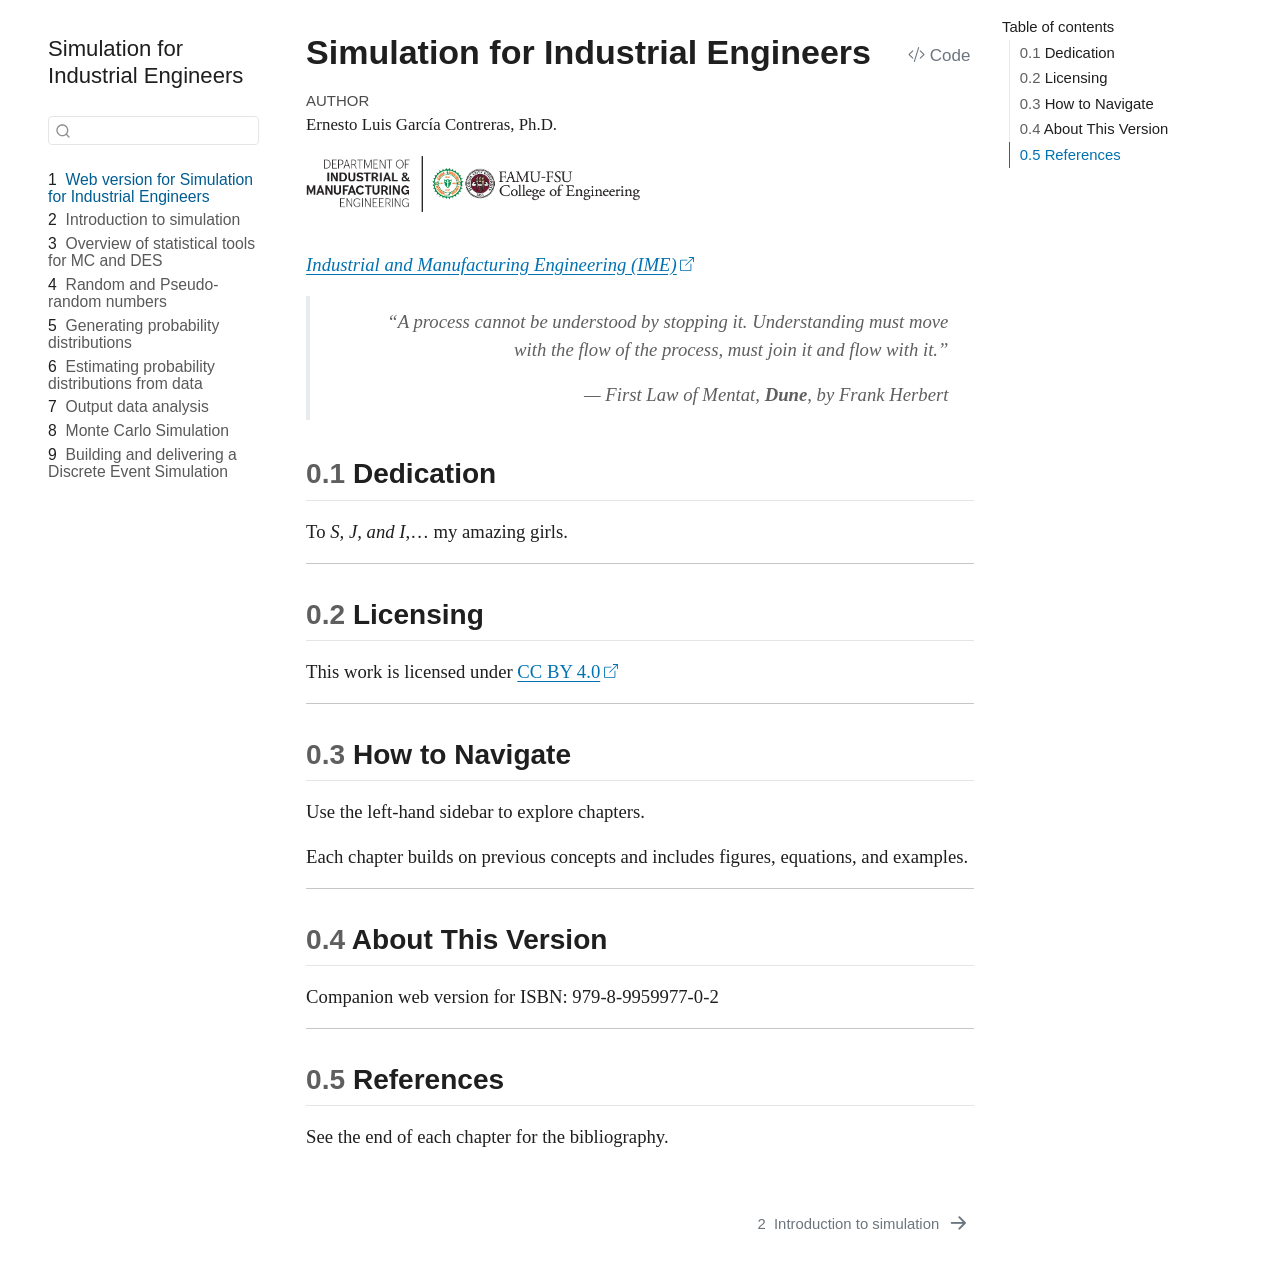
==== index.html @ 1ec56c7d "Built site for gh-pages" ====
<!DOCTYPE html>
<html xmlns="http://www.w3.org/1999/xhtml" lang="en" xml:lang="en"><head>

<meta charset="utf-8">
<meta name="generator" content="quarto-1.9.37">

<meta name="viewport" content="width=device-width, initial-scale=1.0, user-scalable=yes">

<meta name="author" content="Ernesto Luis García Contreras, Ph.D.">

<title>Simulation for Industrial Engineers</title>
<style>
/* Default styles provided by pandoc.
** See https://pandoc.org/MANUAL.html#variables-for-html for config info.
*/
code{white-space: pre-wrap;}
span.smallcaps{font-variant: small-caps;}
div.columns{display: flex; gap: min(4vw, 1.5em);}
div.column{flex: auto; overflow-x: auto;}
div.hanging-indent{margin-left: 1.5em; text-indent: -1.5em;}
ul.task-list{list-style: none;}
ul.task-list li input[type="checkbox"] {
  width: 0.8em;
  margin: 0 0.8em 0.2em -1em; /* quarto-specific, see https://github.com/quarto-dev/quarto-cli/issues/4556 */ 
  vertical-align: middle;
}
/* CSS for syntax highlighting */
html { -webkit-text-size-adjust: 100%; }
pre > code.sourceCode { white-space: pre; position: relative; }
pre > code.sourceCode > span { display: inline-block; line-height: 1.25; }
pre > code.sourceCode > span:empty { height: 1.2em; }
.sourceCode { overflow: visible; }
code.sourceCode > span { color: inherit; text-decoration: inherit; }
div.sourceCode { margin: 1em 0; }
pre.sourceCode { margin: 0; }
@media screen {
div.sourceCode { overflow: auto; }
}
@media print {
pre > code.sourceCode { white-space: pre-wrap; }
pre > code.sourceCode > span { text-indent: -5em; padding-left: 5em; }
}
pre.numberSource code
  { counter-reset: source-line 0; }
pre.numberSource code > span
  { position: relative; left: -4em; counter-increment: source-line; }
pre.numberSource code > span > a:first-child::before
  { content: counter(source-line);
    position: relative; left: -1em; text-align: right; vertical-align: baseline;
    border: none; display: inline-block;
    -webkit-touch-callout: none; -webkit-user-select: none;
    -khtml-user-select: none; -moz-user-select: none;
    -ms-user-select: none; user-select: none;
    padding: 0 4px; width: 4em;
  }
pre.numberSource { margin-left: 3em;  padding-left: 4px; }
div.sourceCode
  {   }
@media screen {
pre > code.sourceCode > span > a:first-child::before { text-decoration: underline; }
}
</style>


<script src="site_libs/quarto-nav/quarto-nav.js"></script>
<script src="site_libs/quarto-nav/headroom.min.js"></script>
<script src="site_libs/clipboard/clipboard.min.js"></script>
<script src="site_libs/quarto-search/autocomplete.umd.js"></script>
<script src="site_libs/quarto-search/fuse.min.js"></script>
<script src="site_libs/quarto-search/quarto-search.js"></script>
<meta name="quarto:offset" content="./">
<link href="./chapter1.html" rel="next">
<script src="site_libs/quarto-html/quarto.js" type="module"></script>
<script src="site_libs/quarto-html/tabsets/tabsets.js" type="module"></script>
<script src="site_libs/quarto-html/popper.min.js"></script>
<script src="site_libs/quarto-html/tippy.umd.min.js"></script>
<script src="site_libs/quarto-html/anchor.min.js"></script>
<link href="site_libs/quarto-html/tippy.css" rel="stylesheet">
<link href="site_libs/quarto-html/quarto-syntax-highlighting-7f8f88aac4f3542376d5c11b86a4c14d.css" rel="stylesheet" id="quarto-text-highlighting-styles">
<script src="site_libs/bootstrap/bootstrap.min.js"></script>
<link href="site_libs/bootstrap/bootstrap-icons.css" rel="stylesheet">
<link href="site_libs/bootstrap/bootstrap-f373fb00a65503beeb3bf15a1f5a7197.min.css" rel="stylesheet" append-hash="true" id="quarto-bootstrap" data-mode="light">
<script id="quarto-search-options" type="application/json">{
  "location": "sidebar",
  "copy-button": false,
  "collapse-after": 3,
  "panel-placement": "start",
  "type": "textbox",
  "limit": 50,
  "keyboard-shortcut": [
    "f",
    "/",
    "s"
  ],
  "show-item-context": false,
  "language": {
    "search-no-results-text": "No results",
    "search-matching-documents-text": "matching documents",
    "search-copy-link-title": "Copy link to search",
    "search-hide-matches-text": "Hide additional matches",
    "search-more-match-text": "more match in this document",
    "search-more-matches-text": "more matches in this document",
    "search-clear-button-title": "Clear",
    "search-text-placeholder": "",
    "search-detached-cancel-button-title": "Cancel",
    "search-submit-button-title": "Submit",
    "search-label": "Search"
  }
}</script>
<style>html{ scroll-behavior: smooth; }</style>


</head>

<body class="nav-sidebar floating quarto-light">

<div id="quarto-search-results"></div>
  <header id="quarto-header" class="headroom fixed-top">
  <nav class="quarto-secondary-nav">
    <div class="container-fluid d-flex">
      <button type="button" class="quarto-btn-toggle btn" data-bs-toggle="collapse" role="button" data-bs-target=".quarto-sidebar-collapse-item" aria-controls="quarto-sidebar" aria-expanded="false" aria-label="Toggle sidebar navigation" onclick="if (window.quartoToggleHeadroom) { window.quartoToggleHeadroom(); }">
        <i class="bi bi-layout-text-sidebar-reverse"></i>
      </button>
        <nav class="quarto-page-breadcrumbs" aria-label="breadcrumb"><ol class="breadcrumb"><li class="breadcrumb-item"><a href="./index.html"><span class="chapter-number">1</span>&nbsp; <span class="chapter-title">Web version for Simulation for Industrial Engineers</span></a></li></ol></nav>
        <a class="flex-grow-1" role="navigation" data-bs-toggle="collapse" data-bs-target=".quarto-sidebar-collapse-item" aria-controls="quarto-sidebar" aria-expanded="false" aria-label="Toggle sidebar navigation" onclick="if (window.quartoToggleHeadroom) { window.quartoToggleHeadroom(); }">      
        </a>
      <button type="button" class="btn quarto-search-button" aria-label="Search" onclick="window.quartoOpenSearch();">
        <i class="bi bi-search"></i>
      </button>
    </div>
  </nav>
</header>
<!-- content -->
<div id="quarto-content" class="quarto-container page-columns page-rows-contents page-layout-article">
<!-- sidebar -->
  <nav id="quarto-sidebar" class="sidebar collapse collapse-horizontal quarto-sidebar-collapse-item sidebar-navigation floating overflow-auto">
    <div class="pt-lg-2 mt-2 text-left sidebar-header">
    <div class="sidebar-title mb-0 py-0">
      <a href="./">Simulation for Industrial Engineers</a> 
    </div>
      </div>
        <div class="mt-2 flex-shrink-0 align-items-center">
        <div class="sidebar-search">
        <div id="quarto-search" class="" title="Search"></div>
        </div>
        </div>
    <div class="sidebar-menu-container"> 
    <ul class="list-unstyled mt-1">
        <li class="sidebar-item">
  <div class="sidebar-item-container"> 
  <a href="./index.html" class="sidebar-item-text sidebar-link active">
 <span class="menu-text"><span class="chapter-number">1</span>&nbsp; <span class="chapter-title">Web version for Simulation for Industrial Engineers</span></span></a>
  </div>
</li>
        <li class="sidebar-item">
  <div class="sidebar-item-container"> 
  <a href="./chapter1.html" class="sidebar-item-text sidebar-link">
 <span class="menu-text"><span class="chapter-number">2</span>&nbsp; <span class="chapter-title">Introduction to simulation</span></span></a>
  </div>
</li>
        <li class="sidebar-item">
  <div class="sidebar-item-container"> 
  <a href="./chapter2.html" class="sidebar-item-text sidebar-link">
 <span class="menu-text"><span class="chapter-number">3</span>&nbsp; <span class="chapter-title">Overview of statistical tools for MC and DES</span></span></a>
  </div>
</li>
        <li class="sidebar-item">
  <div class="sidebar-item-container"> 
  <a href="./chapter3.html" class="sidebar-item-text sidebar-link">
 <span class="menu-text"><span class="chapter-number">4</span>&nbsp; <span class="chapter-title">Random and Pseudo-random numbers</span></span></a>
  </div>
</li>
        <li class="sidebar-item">
  <div class="sidebar-item-container"> 
  <a href="./chapter4.html" class="sidebar-item-text sidebar-link">
 <span class="menu-text"><span class="chapter-number">5</span>&nbsp; <span class="chapter-title">Generating probability distributions</span></span></a>
  </div>
</li>
        <li class="sidebar-item">
  <div class="sidebar-item-container"> 
  <a href="./chapter5.html" class="sidebar-item-text sidebar-link">
 <span class="menu-text"><span class="chapter-number">6</span>&nbsp; <span class="chapter-title">Estimating probability distributions from data</span></span></a>
  </div>
</li>
        <li class="sidebar-item">
  <div class="sidebar-item-container"> 
  <a href="./chapter6.html" class="sidebar-item-text sidebar-link">
 <span class="menu-text"><span class="chapter-number">7</span>&nbsp; <span class="chapter-title">Output data analysis</span></span></a>
  </div>
</li>
        <li class="sidebar-item">
  <div class="sidebar-item-container"> 
  <a href="./chapter7.html" class="sidebar-item-text sidebar-link">
 <span class="menu-text"><span class="chapter-number">8</span>&nbsp; <span class="chapter-title">Monte Carlo Simulation</span></span></a>
  </div>
</li>
        <li class="sidebar-item">
  <div class="sidebar-item-container"> 
  <a href="./chapter8.html" class="sidebar-item-text sidebar-link">
 <span class="menu-text"><span class="chapter-number">9</span>&nbsp; <span class="chapter-title">Building and delivering a Discrete Event Simulation</span></span></a>
  </div>
</li>
    </ul>
    </div>
</nav>
<div id="quarto-sidebar-glass" class="quarto-sidebar-collapse-item" data-bs-toggle="collapse" data-bs-target=".quarto-sidebar-collapse-item"></div>
<!-- margin-sidebar -->
    <div id="quarto-margin-sidebar" class="sidebar margin-sidebar">
        <nav id="TOC" role="doc-toc" class="toc-active">
    <h2 id="toc-title">Table of contents</h2>
   
  <ul>
  <li><a href="#dedication" id="toc-dedication" class="nav-link active" data-scroll-target="#dedication"><span class="header-section-number">0.1</span> Dedication</a></li>
  <li><a href="#licensing" id="toc-licensing" class="nav-link" data-scroll-target="#licensing"><span class="header-section-number">0.2</span> Licensing</a></li>
  <li><a href="#how-to-navigate" id="toc-how-to-navigate" class="nav-link" data-scroll-target="#how-to-navigate"><span class="header-section-number">0.3</span> How to Navigate</a></li>
  <li><a href="#about-this-version" id="toc-about-this-version" class="nav-link" data-scroll-target="#about-this-version"><span class="header-section-number">0.4</span> About This Version</a></li>
  <li><a href="#references" id="toc-references" class="nav-link" data-scroll-target="#references"><span class="header-section-number">0.5</span> References</a></li>
  </ul>
</nav>
    </div>
<!-- main -->
<main class="content" id="quarto-document-content">

<header id="title-block-header" class="quarto-title-block default">
<div class="quarto-title">
<div class="quarto-title-block"><div><h1 class="title">Simulation for Industrial Engineers</h1><button type="button" class="btn code-tools-button" id="quarto-code-tools-source"><i class="bi"></i> Code</button></div></div>
</div>



<div class="quarto-title-meta">

    <div>
    <div class="quarto-title-meta-heading">Author</div>
    <div class="quarto-title-meta-contents">
             <p>Ernesto Luis García Contreras, Ph.D. </p>
          </div>
  </div>
    
  
    
  </div>
  


</header>


<img src="graphics/F2COE-IME.png" id="fig-famufsu" class="img-fluid quarto-figure quarto-figure-left anchored" style="width:50.0%"><br>

<div style="float:right; width:100%; text-align:right; font-style: italic; margin: 20px 0;">
<div style="text-align: left;">
<p><a href="https://eng.famu.fsu.edu/ime">Industrial and Manufacturing Engineering (IME)</a></p>
</div>
<blockquote class="blockquote">
<p>“A process cannot be understood by stopping it. Understanding must move<br>
with the flow of the process, must join it and flow with it.”</p>
<p>— First Law of Mentat, <strong>Dune</strong>, by Frank Herbert</p>
</blockquote>
</div>
<hr>
<section id="dedication" class="level2" data-number="0.1">
<h2 data-number="0.1" class="anchored" data-anchor-id="dedication"><span class="header-section-number">0.1</span> Dedication</h2>
<p>To <em>S, J, and I</em>,… my amazing girls.</p>
<hr>
</section>
<section id="licensing" class="level2" data-number="0.2">
<h2 data-number="0.2" class="anchored" data-anchor-id="licensing"><span class="header-section-number">0.2</span> Licensing</h2>
<p>This work is licensed under <a href="https://creativecommons.org/licenses/by/4.0/">CC BY 4.0</a><img src="https://mirrors.creativecommons.org/presskit/icons/cc.svg" alt="" style="max-width: 1em;max-height:1em;margin-left: .2em;"><img src="https://mirrors.creativecommons.org/presskit/icons/by.svg" alt="" style="max-width: 1em;max-height:1em;margin-left: .2em;"></p>
<hr>
</section>
<section id="how-to-navigate" class="level2" data-number="0.3">
<h2 data-number="0.3" class="anchored" data-anchor-id="how-to-navigate"><span class="header-section-number">0.3</span> How to Navigate</h2>
<p>Use the left-hand sidebar to explore chapters.</p>
<p>Each chapter builds on previous concepts and includes figures, equations, and examples.</p>
<hr>
</section>
<section id="about-this-version" class="level2" data-number="0.4">
<h2 data-number="0.4" class="anchored" data-anchor-id="about-this-version"><span class="header-section-number">0.4</span> About This Version</h2>
<p>Companion web version for ISBN: 979-8-9959977-0-2</p>
<hr>
</section>
<section id="references" class="level2" data-number="0.5">
<h2 data-number="0.5" class="anchored" data-anchor-id="references"><span class="header-section-number">0.5</span> References</h2>
<p>See the end of each chapter for the bibliography.</p>


<!-- -->

</section>

</main> <!-- /main -->
<script id="quarto-html-after-body" type="application/javascript">
  window.document.addEventListener("DOMContentLoaded", function (event) {
    const icon = "";
    const anchorJS = new window.AnchorJS();
    anchorJS.options = {
      placement: 'right',
      icon: icon
    };
    anchorJS.add('.anchored');
    const isCodeAnnotation = (el) => {
      for (const clz of el.classList) {
        if (clz.startsWith('code-annotation-')) {                     
          return true;
        }
      }
      return false;
    }
    const onCopySuccess = function(e) {
      // button target
      const button = e.trigger;
      // don't keep focus
      button.blur();
      // flash "checked"
      button.classList.add('code-copy-button-checked');
      var currentTitle = button.getAttribute("title");
      button.setAttribute("title", "Copied!");
      let tooltip;
      if (window.bootstrap) {
        button.setAttribute("data-bs-toggle", "tooltip");
        button.setAttribute("data-bs-placement", "left");
        button.setAttribute("data-bs-title", "Copied!");
        tooltip = new bootstrap.Tooltip(button, 
          { trigger: "manual", 
            customClass: "code-copy-button-tooltip",
            offset: [0, -8]});
        tooltip.show();    
      }
      setTimeout(function() {
        if (tooltip) {
          tooltip.hide();
          button.removeAttribute("data-bs-title");
          button.removeAttribute("data-bs-toggle");
          button.removeAttribute("data-bs-placement");
        }
        button.setAttribute("title", currentTitle);
        button.classList.remove('code-copy-button-checked');
      }, 1000);
      // clear code selection
      e.clearSelection();
    }
    const getTextToCopy = function(trigger) {
      const outerScaffold = trigger.parentElement.cloneNode(true);
      const codeEl = outerScaffold.querySelector('code');
      for (const childEl of codeEl.children) {
        if (isCodeAnnotation(childEl)) {
          childEl.remove();
        }
      }
      return codeEl.innerText;
    }
    const clipboard = new window.ClipboardJS('.code-copy-button:not([data-in-quarto-modal])', {
      text: getTextToCopy
    });
    clipboard.on('success', onCopySuccess);
    if (window.document.getElementById('quarto-embedded-source-code-modal')) {
      const clipboardModal = new window.ClipboardJS('.code-copy-button[data-in-quarto-modal]', {
        text: getTextToCopy,
        container: window.document.getElementById('quarto-embedded-source-code-modal')
      });
      clipboardModal.on('success', onCopySuccess);
    }
    const viewSource = window.document.getElementById('quarto-view-source') ||
                       window.document.getElementById('quarto-code-tools-source');
    if (viewSource) {
      const sourceUrl = viewSource.getAttribute("data-quarto-source-url");
      viewSource.addEventListener("click", function(e) {
        if (sourceUrl) {
          // rstudio viewer pane
          if (/\bcapabilities=\b/.test(window.location)) {
            window.open(sourceUrl);
          } else {
            window.location.href = sourceUrl;
          }
        } else {
          const modal = new bootstrap.Modal(document.getElementById('quarto-embedded-source-code-modal'));
          modal.show();
        }
        return false;
      });
    }
    function toggleCodeHandler(show) {
      return function(e) {
        const detailsSrc = window.document.querySelectorAll(".cell > details > .sourceCode");
        for (let i=0; i<detailsSrc.length; i++) {
          const details = detailsSrc[i].parentElement;
          if (show) {
            details.open = true;
          } else {
            details.removeAttribute("open");
          }
        }
        const cellCodeDivs = window.document.querySelectorAll(".cell > .sourceCode");
        const fromCls = show ? "hidden" : "unhidden";
        const toCls = show ? "unhidden" : "hidden";
        for (let i=0; i<cellCodeDivs.length; i++) {
          const codeDiv = cellCodeDivs[i];
          if (codeDiv.classList.contains(fromCls)) {
            codeDiv.classList.remove(fromCls);
            codeDiv.classList.add(toCls);
          } 
        }
        return false;
      }
    }
    const hideAllCode = window.document.getElementById("quarto-hide-all-code");
    if (hideAllCode) {
      hideAllCode.addEventListener("click", toggleCodeHandler(false));
    }
    const showAllCode = window.document.getElementById("quarto-show-all-code");
    if (showAllCode) {
      showAllCode.addEventListener("click", toggleCodeHandler(true));
    }
      var localhostRegex = new RegExp(/^(?:http|https):\/\/localhost\:?[0-9]*\//);
      var mailtoRegex = new RegExp(/^mailto:/);
        var filterRegex = new RegExp('/' + window.location.host + '/');
      var isInternal = (href) => {
          return filterRegex.test(href) || localhostRegex.test(href) || mailtoRegex.test(href);
      }
      // Inspect non-navigation links and adorn them if external
     var links = window.document.querySelectorAll('a[href]:not(.nav-link):not(.navbar-brand):not(.toc-action):not(.sidebar-link):not(.sidebar-item-toggle):not(.pagination-link):not(.no-external):not([aria-hidden]):not(.dropdown-item):not(.quarto-navigation-tool):not(.about-link)');
      for (var i=0; i<links.length; i++) {
        const link = links[i];
        if (!isInternal(link.href)) {
          // undo the damage that might have been done by quarto-nav.js in the case of
          // links that we want to consider external
          if (link.dataset.originalHref !== undefined) {
            link.href = link.dataset.originalHref;
          }
            // default icon
            link.classList.add("external");
        }
      }
    function tippyHover(el, contentFn, onTriggerFn, onUntriggerFn) {
      const config = {
        allowHTML: true,
        maxWidth: 500,
        delay: 100,
        arrow: false,
        appendTo: function(el) {
            return el.parentElement;
        },
        interactive: true,
        interactiveBorder: 10,
        theme: 'quarto',
        placement: 'bottom-start',
      };
      if (contentFn) {
        config.content = contentFn;
      }
      if (onTriggerFn) {
        config.onTrigger = onTriggerFn;
      }
      if (onUntriggerFn) {
        config.onUntrigger = onUntriggerFn;
      }
      window.tippy(el, config); 
    }
    const noterefs = window.document.querySelectorAll('a[role="doc-noteref"]');
    for (var i=0; i<noterefs.length; i++) {
      const ref = noterefs[i];
      tippyHover(ref, function() {
        // use id or data attribute instead here
        let href = ref.getAttribute('data-footnote-href') || ref.getAttribute('href');
        try { href = new URL(href).hash; } catch {}
        const id = href.replace(/^#\/?/, "");
        const note = window.document.getElementById(id);
        if (note) {
          return note.innerHTML;
        } else {
          return "";
        }
      });
    }
    const xrefs = window.document.querySelectorAll('a.quarto-xref');
    const processXRef = (id, note) => {
      // Strip column container classes
      const stripColumnClz = (el) => {
        el.classList.remove("page-full", "page-columns");
        if (el.children) {
          for (const child of el.children) {
            stripColumnClz(child);
          }
        }
      }
      stripColumnClz(note)
      if (id === null || id.startsWith('sec-')) {
        // Special case sections, only their first couple elements
        const container = document.createElement("div");
        if (note.children && note.children.length > 2) {
          container.appendChild(note.children[0].cloneNode(true));
          for (let i = 1; i < note.children.length; i++) {
            const child = note.children[i];
            if (child.tagName === "P" && child.innerText === "") {
              continue;
            } else {
              container.appendChild(child.cloneNode(true));
              break;
            }
          }
          if (window.Quarto?.typesetMath) {
            window.Quarto.typesetMath(container);
          }
          return container.innerHTML
        } else {
          if (window.Quarto?.typesetMath) {
            window.Quarto.typesetMath(note);
          }
          return note.innerHTML;
        }
      } else {
        // Remove any anchor links if they are present
        const anchorLink = note.querySelector('a.anchorjs-link');
        if (anchorLink) {
          anchorLink.remove();
        }
        if (window.Quarto?.typesetMath) {
          window.Quarto.typesetMath(note);
        }
        if (note.classList.contains("callout")) {
          return note.outerHTML;
        } else {
          return note.innerHTML;
        }
      }
    }
    for (var i=0; i<xrefs.length; i++) {
      const xref = xrefs[i];
      tippyHover(xref, undefined, function(instance) {
        instance.disable();
        let url = xref.getAttribute('href');
        let hash = undefined; 
        if (url.startsWith('#')) {
          hash = url;
        } else {
          try { hash = new URL(url).hash; } catch {}
        }
        if (hash) {
          const id = hash.replace(/^#\/?/, "");
          const note = window.document.getElementById(id);
          if (note !== null) {
            try {
              const html = processXRef(id, note.cloneNode(true));
              instance.setContent(html);
            } finally {
              instance.enable();
              instance.show();
            }
          } else {
            // See if we can fetch this
            fetch(url.split('#')[0])
            .then(res => res.text())
            .then(html => {
              const parser = new DOMParser();
              const htmlDoc = parser.parseFromString(html, "text/html");
              const note = htmlDoc.getElementById(id);
              if (note !== null) {
                const html = processXRef(id, note);
                instance.setContent(html);
              } 
            }).finally(() => {
              instance.enable();
              instance.show();
            });
          }
        } else {
          // See if we can fetch a full url (with no hash to target)
          // This is a special case and we should probably do some content thinning / targeting
          fetch(url)
          .then(res => res.text())
          .then(html => {
            const parser = new DOMParser();
            const htmlDoc = parser.parseFromString(html, "text/html");
            const note = htmlDoc.querySelector('main.content');
            if (note !== null) {
              // This should only happen for chapter cross references
              // (since there is no id in the URL)
              // remove the first header
              if (note.children.length > 0 && note.children[0].tagName === "HEADER") {
                note.children[0].remove();
              }
              const html = processXRef(null, note);
              instance.setContent(html);
            } 
          }).finally(() => {
            instance.enable();
            instance.show();
          });
        }
      }, function(instance) {
      });
    }
        let selectedAnnoteEl;
        const selectorForAnnotation = ( cell, annotation) => {
          let cellAttr = 'data-code-cell="' + cell + '"';
          let lineAttr = 'data-code-annotation="' +  annotation + '"';
          const selector = 'span[' + cellAttr + '][' + lineAttr + ']';
          return selector;
        }
        const selectCodeLines = (annoteEl) => {
          const doc = window.document;
          const targetCell = annoteEl.getAttribute("data-target-cell");
          const targetAnnotation = annoteEl.getAttribute("data-target-annotation");
          const annoteSpan = window.document.querySelector(selectorForAnnotation(targetCell, targetAnnotation));
          const lines = annoteSpan.getAttribute("data-code-lines").split(",");
          const lineIds = lines.map((line) => {
            return targetCell + "-" + line;
          })
          let top = null;
          let height = null;
          let parent = null;
          if (lineIds.length > 0) {
              //compute the position of the single el (top and bottom and make a div)
              const el = window.document.getElementById(lineIds[0]);
              top = el.offsetTop;
              height = el.offsetHeight;
              parent = el.parentElement.parentElement;
            if (lineIds.length > 1) {
              const lastEl = window.document.getElementById(lineIds[lineIds.length - 1]);
              const bottom = lastEl.offsetTop + lastEl.offsetHeight;
              height = bottom - top;
            }
            if (top !== null && height !== null && parent !== null) {
              // cook up a div (if necessary) and position it 
              let div = window.document.getElementById("code-annotation-line-highlight");
              if (div === null) {
                div = window.document.createElement("div");
                div.setAttribute("id", "code-annotation-line-highlight");
                div.style.position = 'absolute';
                parent.appendChild(div);
              }
              div.style.top = top - 2 + "px";
              div.style.height = height + 4 + "px";
              div.style.left = 0;
              let gutterDiv = window.document.getElementById("code-annotation-line-highlight-gutter");
              if (gutterDiv === null) {
                gutterDiv = window.document.createElement("div");
                gutterDiv.setAttribute("id", "code-annotation-line-highlight-gutter");
                gutterDiv.style.position = 'absolute';
                const codeCell = window.document.getElementById(targetCell);
                const gutter = codeCell.querySelector('.code-annotation-gutter');
                gutter.appendChild(gutterDiv);
              }
              gutterDiv.style.top = top - 2 + "px";
              gutterDiv.style.height = height + 4 + "px";
            }
            selectedAnnoteEl = annoteEl;
          }
        };
        const unselectCodeLines = () => {
          const elementsIds = ["code-annotation-line-highlight", "code-annotation-line-highlight-gutter"];
          elementsIds.forEach((elId) => {
            const div = window.document.getElementById(elId);
            if (div) {
              div.remove();
            }
          });
          selectedAnnoteEl = undefined;
        };
          // Handle positioning of the toggle
      window.addEventListener(
        "resize",
        throttle(() => {
          elRect = undefined;
          if (selectedAnnoteEl) {
            selectCodeLines(selectedAnnoteEl);
          }
        }, 10)
      );
      function throttle(fn, ms) {
      let throttle = false;
      let timer;
        return (...args) => {
          if(!throttle) { // first call gets through
              fn.apply(this, args);
              throttle = true;
          } else { // all the others get throttled
              if(timer) clearTimeout(timer); // cancel #2
              timer = setTimeout(() => {
                fn.apply(this, args);
                timer = throttle = false;
              }, ms);
          }
        };
      }
        // Attach click handler to the DT
        const annoteDls = window.document.querySelectorAll('dt[data-target-cell]');
        for (const annoteDlNode of annoteDls) {
          annoteDlNode.addEventListener('click', (event) => {
            const clickedEl = event.target;
            if (clickedEl !== selectedAnnoteEl) {
              unselectCodeLines();
              const activeEl = window.document.querySelector('dt[data-target-cell].code-annotation-active');
              if (activeEl) {
                activeEl.classList.remove('code-annotation-active');
              }
              selectCodeLines(clickedEl);
              clickedEl.classList.add('code-annotation-active');
            } else {
              // Unselect the line
              unselectCodeLines();
              clickedEl.classList.remove('code-annotation-active');
            }
          });
        }
    const findCites = (el) => {
      const parentEl = el.parentElement;
      if (parentEl) {
        const cites = parentEl.dataset.cites;
        if (cites) {
          return {
            el,
            cites: cites.split(' ')
          };
        } else {
          return findCites(el.parentElement)
        }
      } else {
        return undefined;
      }
    };
    var bibliorefs = window.document.querySelectorAll('a[role="doc-biblioref"]');
    for (var i=0; i<bibliorefs.length; i++) {
      const ref = bibliorefs[i];
      const citeInfo = findCites(ref);
      if (citeInfo) {
        tippyHover(citeInfo.el, function() {
          var popup = window.document.createElement('div');
          citeInfo.cites.forEach(function(cite) {
            var citeDiv = window.document.createElement('div');
            citeDiv.classList.add('hanging-indent');
            citeDiv.classList.add('csl-entry');
            var biblioDiv = window.document.getElementById('ref-' + cite);
            if (biblioDiv) {
              citeDiv.innerHTML = biblioDiv.innerHTML;
            }
            popup.appendChild(citeDiv);
          });
          return popup.innerHTML;
        });
      }
    }
  });
  </script>
<nav class="page-navigation">
  <div class="nav-page nav-page-previous">
  </div>
  <div class="nav-page nav-page-next">
      <a href="./chapter1.html" class="pagination-link" aria-label="Introduction to simulation">
        <span class="nav-page-text"><span class="chapter-number">2</span>&nbsp; <span class="chapter-title">Introduction to simulation</span></span> <i class="bi bi-arrow-right-short"></i>
      </a>
  </div>
</nav><div class="modal fade" id="quarto-embedded-source-code-modal" tabindex="-1" aria-labelledby="quarto-embedded-source-code-modal-label" aria-hidden="true"><div class="modal-dialog modal-dialog-scrollable"><div class="modal-content"><div class="modal-header"><h5 class="modal-title" id="quarto-embedded-source-code-modal-label">Source Code</h5><button class="btn-close" data-bs-dismiss="modal"></button></div><div class="modal-body"><div class="">
<div class="code-copy-outer-scaffold"><div class="sourceCode" id="cb1" data-shortcodes="false"><pre class="sourceCode markdown code-with-copy"><code class="sourceCode markdown"><span id="cb1-1"><a href="#cb1-1" aria-hidden="true" tabindex="-1"></a><span class="co">---</span></span>
<span id="cb1-2"><a href="#cb1-2" aria-hidden="true" tabindex="-1"></a><span class="an">title:</span><span class="co"> "Web version for Simulation for Industrial Engineers"</span></span>
<span id="cb1-3"><a href="#cb1-3" aria-hidden="true" tabindex="-1"></a><span class="an">author:</span><span class="co"> "Ernesto Luis García Contreras, Ph.D."</span></span>
<span id="cb1-4"><a href="#cb1-4" aria-hidden="true" tabindex="-1"></a><span class="co">---</span></span>
<span id="cb1-5"><a href="#cb1-5" aria-hidden="true" tabindex="-1"></a></span>
<span id="cb1-6"><a href="#cb1-6" aria-hidden="true" tabindex="-1"></a></span>
<span id="cb1-7"><a href="#cb1-7" aria-hidden="true" tabindex="-1"></a><span class="al">![](graphics/F2COE-IME.png)</span>{#fig-famufsu width=50% fig-align="left"}                   </span>
<span id="cb1-8"><a href="#cb1-8" aria-hidden="true" tabindex="-1"></a><span class="dt">&lt;</span><span class="kw">div</span><span class="ot"> style</span><span class="op">=</span><span class="st">"float:right; width:100%; text-align:right; font-style: italic; margin: 20px 0;"</span><span class="dt">&gt;</span></span>
<span id="cb1-9"><a href="#cb1-9" aria-hidden="true" tabindex="-1"></a><span class="dt">&lt;</span><span class="kw">div</span><span class="ot"> style</span><span class="op">=</span><span class="st">"text-align: left;"</span><span class="dt">&gt;</span></span>
<span id="cb1-10"><a href="#cb1-10" aria-hidden="true" tabindex="-1"></a><span class="co">[</span><span class="ot">Industrial and Manufacturing Engineering (IME)</span><span class="co">](https://eng.famu.fsu.edu/ime)</span></span>
<span id="cb1-11"><a href="#cb1-11" aria-hidden="true" tabindex="-1"></a><span class="dt">&lt;/</span><span class="kw">div</span><span class="dt">&gt;</span></span>
<span id="cb1-12"><a href="#cb1-12" aria-hidden="true" tabindex="-1"></a></span>
<span id="cb1-13"><a href="#cb1-13" aria-hidden="true" tabindex="-1"></a></span>
<span id="cb1-14"><a href="#cb1-14" aria-hidden="true" tabindex="-1"></a><span class="at">&gt; "A process cannot be understood by stopping it. Understanding must move</span>  </span>
<span id="cb1-15"><a href="#cb1-15" aria-hidden="true" tabindex="-1"></a><span class="at">with the flow of the process, must join it and flow with it."</span>  </span>
<span id="cb1-16"><a href="#cb1-16" aria-hidden="true" tabindex="-1"></a><span class="at">&gt; </span></span>
<span id="cb1-17"><a href="#cb1-17" aria-hidden="true" tabindex="-1"></a><span class="at">&gt; — First Law of Mentat, **Dune**, by Frank Herbert</span></span>
<span id="cb1-18"><a href="#cb1-18" aria-hidden="true" tabindex="-1"></a></span>
<span id="cb1-19"><a href="#cb1-19" aria-hidden="true" tabindex="-1"></a><span class="dt">&lt;/</span><span class="kw">div</span><span class="dt">&gt;</span></span>
<span id="cb1-20"><a href="#cb1-20" aria-hidden="true" tabindex="-1"></a>***</span>
<span id="cb1-21"><a href="#cb1-21" aria-hidden="true" tabindex="-1"></a></span>
<span id="cb1-22"><a href="#cb1-22" aria-hidden="true" tabindex="-1"></a><span class="fu">## Dedication</span></span>
<span id="cb1-23"><a href="#cb1-23" aria-hidden="true" tabindex="-1"></a> To *S, J, and I*,... my amazing girls.</span>
<span id="cb1-24"><a href="#cb1-24" aria-hidden="true" tabindex="-1"></a></span>
<span id="cb1-25"><a href="#cb1-25" aria-hidden="true" tabindex="-1"></a>***</span>
<span id="cb1-26"><a href="#cb1-26" aria-hidden="true" tabindex="-1"></a></span>
<span id="cb1-27"><a href="#cb1-27" aria-hidden="true" tabindex="-1"></a><span class="fu">## Licensing</span></span>
<span id="cb1-28"><a href="#cb1-28" aria-hidden="true" tabindex="-1"></a></span>
<span id="cb1-29"><a href="#cb1-29" aria-hidden="true" tabindex="-1"></a>This work is licensed under <span class="dt">&lt;</span><span class="kw">a</span><span class="ot"> href</span><span class="op">=</span><span class="st">"https://creativecommons.org/licenses/by/4.0/"</span><span class="dt">&gt;</span>CC BY 4.0<span class="dt">&lt;/</span><span class="kw">a</span><span class="dt">&gt;&lt;</span><span class="kw">img</span><span class="ot"> src</span><span class="op">=</span><span class="st">"https://mirrors.creativecommons.org/presskit/icons/cc.svg"</span><span class="ot"> alt</span><span class="op">=</span><span class="st">""</span><span class="ot"> style</span><span class="op">=</span><span class="st">"max-width: 1em;max-height:1em;margin-left: .2em;"</span><span class="dt">&gt;&lt;</span><span class="kw">img</span><span class="ot"> src</span><span class="op">=</span><span class="st">"https://mirrors.creativecommons.org/presskit/icons/by.svg"</span><span class="ot"> alt</span><span class="op">=</span><span class="st">""</span><span class="ot"> style</span><span class="op">=</span><span class="st">"max-width: 1em;max-height:1em;margin-left: .2em;"</span><span class="dt">&gt;</span></span>
<span id="cb1-30"><a href="#cb1-30" aria-hidden="true" tabindex="-1"></a></span>
<span id="cb1-31"><a href="#cb1-31" aria-hidden="true" tabindex="-1"></a>***</span>
<span id="cb1-32"><a href="#cb1-32" aria-hidden="true" tabindex="-1"></a></span>
<span id="cb1-33"><a href="#cb1-33" aria-hidden="true" tabindex="-1"></a><span class="fu">## How to Navigate</span></span>
<span id="cb1-34"><a href="#cb1-34" aria-hidden="true" tabindex="-1"></a></span>
<span id="cb1-35"><a href="#cb1-35" aria-hidden="true" tabindex="-1"></a>Use the left-hand sidebar to explore chapters.  </span>
<span id="cb1-36"><a href="#cb1-36" aria-hidden="true" tabindex="-1"></a></span>
<span id="cb1-37"><a href="#cb1-37" aria-hidden="true" tabindex="-1"></a>Each chapter builds on previous concepts and includes figures, equations, and examples.</span>
<span id="cb1-38"><a href="#cb1-38" aria-hidden="true" tabindex="-1"></a></span>
<span id="cb1-39"><a href="#cb1-39" aria-hidden="true" tabindex="-1"></a>***</span>
<span id="cb1-40"><a href="#cb1-40" aria-hidden="true" tabindex="-1"></a></span>
<span id="cb1-41"><a href="#cb1-41" aria-hidden="true" tabindex="-1"></a><span class="fu">## About This Version</span></span>
<span id="cb1-42"><a href="#cb1-42" aria-hidden="true" tabindex="-1"></a></span>
<span id="cb1-43"><a href="#cb1-43" aria-hidden="true" tabindex="-1"></a>Companion web version for ISBN: 979-8-9959977-0-2</span>
<span id="cb1-44"><a href="#cb1-44" aria-hidden="true" tabindex="-1"></a></span>
<span id="cb1-45"><a href="#cb1-45" aria-hidden="true" tabindex="-1"></a>***</span>
<span id="cb1-46"><a href="#cb1-46" aria-hidden="true" tabindex="-1"></a></span>
<span id="cb1-47"><a href="#cb1-47" aria-hidden="true" tabindex="-1"></a><span class="fu">## References</span></span>
<span id="cb1-48"><a href="#cb1-48" aria-hidden="true" tabindex="-1"></a></span>
<span id="cb1-49"><a href="#cb1-49" aria-hidden="true" tabindex="-1"></a>See the end of each chapter for the bibliography.</span></code></pre></div><button title="Copy to Clipboard" class="code-copy-button" data-in-quarto-modal=""><i class="bi"></i></button></div>
</div></div></div></div></div>
</div> <!-- /content -->




<script src="site_libs/quarto-html/zenscroll-min.js"></script>
</body></html>
---- site_libs/quarto-html/tippy.css ----
.tippy-box[data-animation=fade][data-state=hidden]{opacity:0}[data-tippy-root]{max-width:calc(100vw - 10px)}.tippy-box{position:relative;background-color:#333;color:#fff;border-radius:4px;font-size:14px;line-height:1.4;white-space:normal;outline:0;transition-property:transform,visibility,opacity}.tippy-box[data-placement^=top]>.tippy-arrow{bottom:0}.tippy-box[data-placement^=top]>.tippy-arrow:before{bottom:-7px;left:0;border-width:8px 8px 0;border-top-color:initial;transform-origin:center top}.tippy-box[data-placement^=bottom]>.tippy-arrow{top:0}.tippy-box[data-placement^=bottom]>.tippy-arrow:before{top:-7px;left:0;border-width:0 8px 8px;border-bottom-color:initial;transform-origin:center bottom}.tippy-box[data-placement^=left]>.tippy-arrow{right:0}.tippy-box[data-placement^=left]>.tippy-arrow:before{border-width:8px 0 8px 8px;border-left-color:initial;right:-7px;transform-origin:center left}.tippy-box[data-placement^=right]>.tippy-arrow{left:0}.tippy-box[data-placement^=right]>.tippy-arrow:before{left:-7px;border-width:8px 8px 8px 0;border-right-color:initial;transform-origin:center right}.tippy-box[data-inertia][data-state=visible]{transition-timing-function:cubic-bezier(.54,1.5,.38,1.11)}.tippy-arrow{width:16px;height:16px;color:#333}.tippy-arrow:before{content:"";position:absolute;border-color:transparent;border-style:solid}.tippy-content{position:relative;padding:5px 9px;z-index:1}
---- site_libs/quarto-html/quarto-syntax-highlighting-7f8f88aac4f3542376d5c11b86a4c14d.css ----
/* quarto syntax highlight colors */
:root {
  --quarto-hl-ot-color: #003B4F;
  --quarto-hl-at-color: #657422;
  --quarto-hl-ss-color: #20794D;
  --quarto-hl-an-color: #5E5E5E;
  --quarto-hl-fu-color: #4758AB;
  --quarto-hl-st-color: #20794D;
  --quarto-hl-cf-color: #003B4F;
  --quarto-hl-op-color: #5E5E5E;
  --quarto-hl-er-color: #AD0000;
  --quarto-hl-bn-color: #AD0000;
  --quarto-hl-al-color: #AD0000;
  --quarto-hl-va-color: #111111;
  --quarto-hl-bu-color: inherit;
  --quarto-hl-ex-color: inherit;
  --quarto-hl-pp-color: #AD0000;
  --quarto-hl-in-color: #5E5E5E;
  --quarto-hl-vs-color: #20794D;
  --quarto-hl-wa-color: #5E5E5E;
  --quarto-hl-do-color: #5E5E5E;
  --quarto-hl-im-color: #00769E;
  --quarto-hl-ch-color: #20794D;
  --quarto-hl-dt-color: #AD0000;
  --quarto-hl-fl-color: #AD0000;
  --quarto-hl-co-color: #5E5E5E;
  --quarto-hl-cv-color: #5E5E5E;
  --quarto-hl-cn-color: #8f5902;
  --quarto-hl-sc-color: #5E5E5E;
  --quarto-hl-dv-color: #AD0000;
  --quarto-hl-kw-color: #003B4F;
}

/* other quarto variables */
:root {
  --quarto-font-monospace: SFMono-Regular, Menlo, Monaco, Consolas, "Liberation Mono", "Courier New", monospace;
}

/* syntax highlight based on Pandoc's rules */
pre > code.sourceCode > span {
  color: #003B4F;
}

code.sourceCode > span {
  color: #003B4F;
}

div.sourceCode,
div.sourceCode pre.sourceCode {
  color: #003B4F;
}

/* Normal */
code span {
  color: #003B4F;
}

/* Alert */
code span.al {
  color: #AD0000;
  font-style: inherit;
}

/* Annotation */
code span.an {
  color: #5E5E5E;
  font-style: inherit;
}

/* Attribute */
code span.at {
  color: #657422;
  font-style: inherit;
}

/* BaseN */
code span.bn {
  color: #AD0000;
  font-style: inherit;
}

/* BuiltIn */
code span.bu {
  font-style: inherit;
}

/* ControlFlow */
code span.cf {
  color: #003B4F;
  font-weight: bold;
  font-style: inherit;
}

/* Char */
code span.ch {
  color: #20794D;
  font-style: inherit;
}

/* Constant */
code span.cn {
  color: #8f5902;
  font-style: inherit;
}

/* Comment */
code span.co {
  color: #5E5E5E;
  font-style: inherit;
}

/* CommentVar */
code span.cv {
  color: #5E5E5E;
  font-style: italic;
}

/* Documentation */
code span.do {
  color: #5E5E5E;
  font-style: italic;
}

/* DataType */
code span.dt {
  color: #AD0000;
  font-style: inherit;
}

/* DecVal */
code span.dv {
  color: #AD0000;
  font-style: inherit;
}

/* Error */
code span.er {
  color: #AD0000;
  font-style: inherit;
}

/* Extension */
code span.ex {
  font-style: inherit;
}

/* Float */
code span.fl {
  color: #AD0000;
  font-style: inherit;
}

/* Function */
code span.fu {
  color: #4758AB;
  font-style: inherit;
}

/* Import */
code span.im {
  color: #00769E;
  font-style: inherit;
}

/* Information */
code span.in {
  color: #5E5E5E;
  font-style: inherit;
}

/* Keyword */
code span.kw {
  color: #003B4F;
  font-weight: bold;
  font-style: inherit;
}

/* Operator */
code span.op {
  color: #5E5E5E;
  font-style: inherit;
}

/* Other */
code span.ot {
  color: #003B4F;
  font-style: inherit;
}

/* Preprocessor */
code span.pp {
  color: #AD0000;
  font-style: inherit;
}

/* SpecialChar */
code span.sc {
  color: #5E5E5E;
  font-style: inherit;
}

/* SpecialString */
code span.ss {
  color: #20794D;
  font-style: inherit;
}

/* String */
code span.st {
  color: #20794D;
  font-style: inherit;
}

/* Variable */
code span.va {
  color: #111111;
  font-style: inherit;
}

/* VerbatimString */
code span.vs {
  color: #20794D;
  font-style: inherit;
}

/* Warning */
code span.wa {
  color: #5E5E5E;
  font-style: italic;
}

.prevent-inlining {
  content: "</";
}

/*# sourceMappingURL=789ad8cd35626ba772517505b42a116e.css.map */
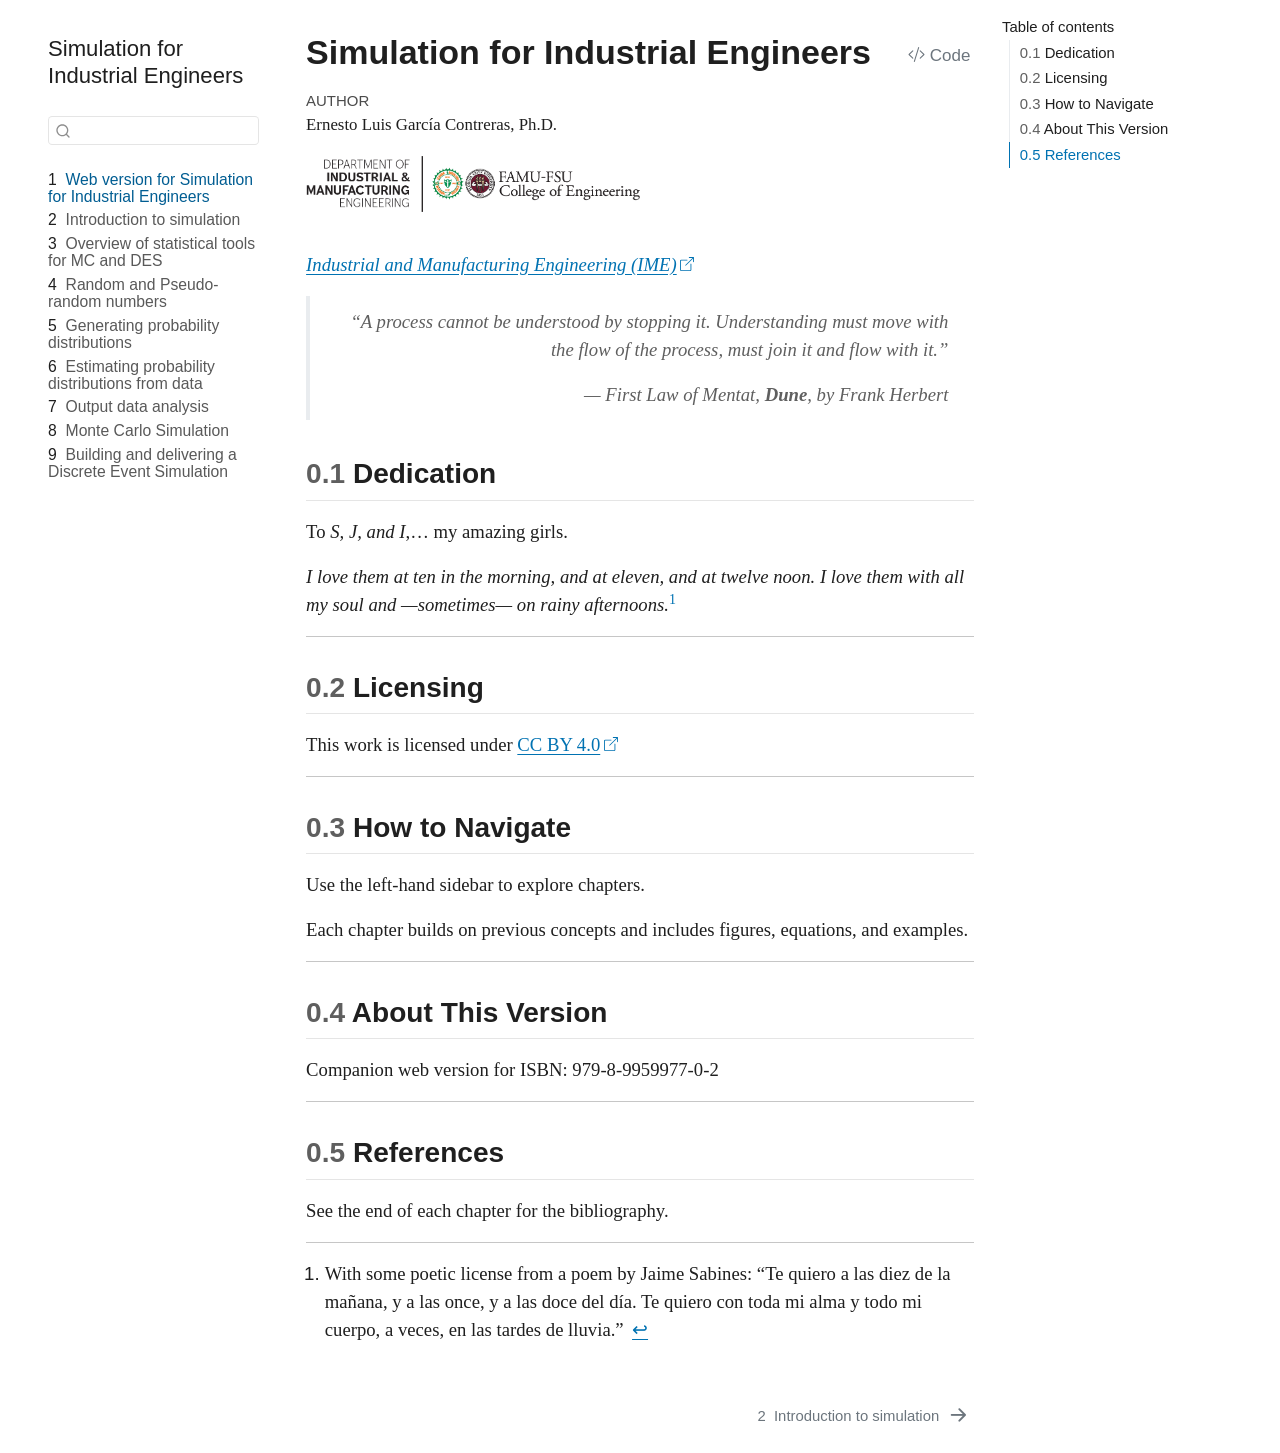
==== commit 9f2e7aa3: "Built site for gh-pages" ====
--- a/index.html
+++ b/index.html
@@ -253,8 +253,7 @@
 <p><a href="https://eng.famu.fsu.edu/ime">Industrial and Manufacturing Engineering (IME)</a></p>
 </div>
 <blockquote class="blockquote">
-<p>“A process cannot be understood by stopping it. Understanding must move<br>
-with the flow of the process, must join it and flow with it.”</p>
+<p>“A process cannot be understood by stopping it. Understanding must move with the flow of the process, must join it and flow with it.”</p>
 <p>— First Law of Mentat, <strong>Dune</strong>, by Frank Herbert</p>
 </blockquote>
 </div>
@@ -262,6 +261,7 @@
 <section id="dedication" class="level2" data-number="0.1">
 <h2 data-number="0.1" class="anchored" data-anchor-id="dedication"><span class="header-section-number">0.1</span> Dedication</h2>
 <p>To <em>S, J, and I</em>,… my amazing girls.</p>
+<p><em>I love them at ten in the morning, and at eleven, and at twelve noon. I love them with all my soul and —sometimes— on rainy afternoons.</em><a href="#fn1" class="footnote-ref" id="fnref1" role="doc-noteref"><sup>1</sup></a></p>
 <hr>
 </section>
 <section id="licensing" class="level2" data-number="0.2">
@@ -287,6 +287,12 @@
 
 <!-- -->
 
+</section>
+<section id="footnotes" class="footnotes footnotes-end-of-document" role="doc-endnotes">
+<hr>
+<ol>
+<li id="fn1"><p> With some poetic license from a poem by Jaime Sabines: “Te quiero a las diez de la mañana, y a las once, y a las doce del día. Te quiero con toda mi alma y todo mi cuerpo, a veces, en las tardes de lluvia.” <a href="#fnref1" class="footnote-back" role="doc-backlink">↩︎</a></p></li>
+</ol>
 </section>
 
 </main> <!-- /main -->
@@ -765,42 +771,43 @@
 <span id="cb1-11"><a href="#cb1-11" aria-hidden="true" tabindex="-1"></a><span class="dt">&lt;/</span><span class="kw">div</span><span class="dt">&gt;</span></span>
 <span id="cb1-12"><a href="#cb1-12" aria-hidden="true" tabindex="-1"></a></span>
 <span id="cb1-13"><a href="#cb1-13" aria-hidden="true" tabindex="-1"></a></span>
-<span id="cb1-14"><a href="#cb1-14" aria-hidden="true" tabindex="-1"></a><span class="at">&gt; "A process cannot be understood by stopping it. Understanding must move</span>  </span>
-<span id="cb1-15"><a href="#cb1-15" aria-hidden="true" tabindex="-1"></a><span class="at">with the flow of the process, must join it and flow with it."</span>  </span>
-<span id="cb1-16"><a href="#cb1-16" aria-hidden="true" tabindex="-1"></a><span class="at">&gt; </span></span>
-<span id="cb1-17"><a href="#cb1-17" aria-hidden="true" tabindex="-1"></a><span class="at">&gt; — First Law of Mentat, **Dune**, by Frank Herbert</span></span>
-<span id="cb1-18"><a href="#cb1-18" aria-hidden="true" tabindex="-1"></a></span>
-<span id="cb1-19"><a href="#cb1-19" aria-hidden="true" tabindex="-1"></a><span class="dt">&lt;/</span><span class="kw">div</span><span class="dt">&gt;</span></span>
-<span id="cb1-20"><a href="#cb1-20" aria-hidden="true" tabindex="-1"></a>***</span>
-<span id="cb1-21"><a href="#cb1-21" aria-hidden="true" tabindex="-1"></a></span>
-<span id="cb1-22"><a href="#cb1-22" aria-hidden="true" tabindex="-1"></a><span class="fu">## Dedication</span></span>
-<span id="cb1-23"><a href="#cb1-23" aria-hidden="true" tabindex="-1"></a> To *S, J, and I*,... my amazing girls.</span>
-<span id="cb1-24"><a href="#cb1-24" aria-hidden="true" tabindex="-1"></a></span>
-<span id="cb1-25"><a href="#cb1-25" aria-hidden="true" tabindex="-1"></a>***</span>
-<span id="cb1-26"><a href="#cb1-26" aria-hidden="true" tabindex="-1"></a></span>
-<span id="cb1-27"><a href="#cb1-27" aria-hidden="true" tabindex="-1"></a><span class="fu">## Licensing</span></span>
-<span id="cb1-28"><a href="#cb1-28" aria-hidden="true" tabindex="-1"></a></span>
-<span id="cb1-29"><a href="#cb1-29" aria-hidden="true" tabindex="-1"></a>This work is licensed under <span class="dt">&lt;</span><span class="kw">a</span><span class="ot"> href</span><span class="op">=</span><span class="st">"https://creativecommons.org/licenses/by/4.0/"</span><span class="dt">&gt;</span>CC BY 4.0<span class="dt">&lt;/</span><span class="kw">a</span><span class="dt">&gt;&lt;</span><span class="kw">img</span><span class="ot"> src</span><span class="op">=</span><span class="st">"https://mirrors.creativecommons.org/presskit/icons/cc.svg"</span><span class="ot"> alt</span><span class="op">=</span><span class="st">""</span><span class="ot"> style</span><span class="op">=</span><span class="st">"max-width: 1em;max-height:1em;margin-left: .2em;"</span><span class="dt">&gt;&lt;</span><span class="kw">img</span><span class="ot"> src</span><span class="op">=</span><span class="st">"https://mirrors.creativecommons.org/presskit/icons/by.svg"</span><span class="ot"> alt</span><span class="op">=</span><span class="st">""</span><span class="ot"> style</span><span class="op">=</span><span class="st">"max-width: 1em;max-height:1em;margin-left: .2em;"</span><span class="dt">&gt;</span></span>
-<span id="cb1-30"><a href="#cb1-30" aria-hidden="true" tabindex="-1"></a></span>
-<span id="cb1-31"><a href="#cb1-31" aria-hidden="true" tabindex="-1"></a>***</span>
-<span id="cb1-32"><a href="#cb1-32" aria-hidden="true" tabindex="-1"></a></span>
-<span id="cb1-33"><a href="#cb1-33" aria-hidden="true" tabindex="-1"></a><span class="fu">## How to Navigate</span></span>
-<span id="cb1-34"><a href="#cb1-34" aria-hidden="true" tabindex="-1"></a></span>
-<span id="cb1-35"><a href="#cb1-35" aria-hidden="true" tabindex="-1"></a>Use the left-hand sidebar to explore chapters.  </span>
-<span id="cb1-36"><a href="#cb1-36" aria-hidden="true" tabindex="-1"></a></span>
-<span id="cb1-37"><a href="#cb1-37" aria-hidden="true" tabindex="-1"></a>Each chapter builds on previous concepts and includes figures, equations, and examples.</span>
-<span id="cb1-38"><a href="#cb1-38" aria-hidden="true" tabindex="-1"></a></span>
-<span id="cb1-39"><a href="#cb1-39" aria-hidden="true" tabindex="-1"></a>***</span>
-<span id="cb1-40"><a href="#cb1-40" aria-hidden="true" tabindex="-1"></a></span>
-<span id="cb1-41"><a href="#cb1-41" aria-hidden="true" tabindex="-1"></a><span class="fu">## About This Version</span></span>
-<span id="cb1-42"><a href="#cb1-42" aria-hidden="true" tabindex="-1"></a></span>
-<span id="cb1-43"><a href="#cb1-43" aria-hidden="true" tabindex="-1"></a>Companion web version for ISBN: 979-8-9959977-0-2</span>
-<span id="cb1-44"><a href="#cb1-44" aria-hidden="true" tabindex="-1"></a></span>
-<span id="cb1-45"><a href="#cb1-45" aria-hidden="true" tabindex="-1"></a>***</span>
-<span id="cb1-46"><a href="#cb1-46" aria-hidden="true" tabindex="-1"></a></span>
-<span id="cb1-47"><a href="#cb1-47" aria-hidden="true" tabindex="-1"></a><span class="fu">## References</span></span>
-<span id="cb1-48"><a href="#cb1-48" aria-hidden="true" tabindex="-1"></a></span>
-<span id="cb1-49"><a href="#cb1-49" aria-hidden="true" tabindex="-1"></a>See the end of each chapter for the bibliography.</span></code></pre></div><button title="Copy to Clipboard" class="code-copy-button" data-in-quarto-modal=""><i class="bi"></i></button></div>
+<span id="cb1-14"><a href="#cb1-14" aria-hidden="true" tabindex="-1"></a><span class="at">&gt; "A process cannot be understood by stopping it. Understanding must move with the flow of the process, must join it and flow with it."</span>  </span>
+<span id="cb1-15"><a href="#cb1-15" aria-hidden="true" tabindex="-1"></a><span class="at">&gt; </span></span>
+<span id="cb1-16"><a href="#cb1-16" aria-hidden="true" tabindex="-1"></a><span class="at">&gt; — First Law of Mentat, **Dune**, by Frank Herbert</span></span>
+<span id="cb1-17"><a href="#cb1-17" aria-hidden="true" tabindex="-1"></a></span>
+<span id="cb1-18"><a href="#cb1-18" aria-hidden="true" tabindex="-1"></a><span class="dt">&lt;/</span><span class="kw">div</span><span class="dt">&gt;</span></span>
+<span id="cb1-19"><a href="#cb1-19" aria-hidden="true" tabindex="-1"></a>***</span>
+<span id="cb1-20"><a href="#cb1-20" aria-hidden="true" tabindex="-1"></a></span>
+<span id="cb1-21"><a href="#cb1-21" aria-hidden="true" tabindex="-1"></a><span class="fu">## Dedication</span></span>
+<span id="cb1-22"><a href="#cb1-22" aria-hidden="true" tabindex="-1"></a> To *S, J, and I*,... my amazing girls.</span>
+<span id="cb1-23"><a href="#cb1-23" aria-hidden="true" tabindex="-1"></a></span>
+<span id="cb1-24"><a href="#cb1-24" aria-hidden="true" tabindex="-1"></a>*I love them at ten in the morning, and at eleven, and at twelve noon. I love them with all my soul and  —sometimes— on rainy afternoons.*^<span class="co">[</span><span class="ot"> With some poetic license from a poem by Jaime Sabines: "Te quiero a las diez de la mañana, y a las once, y a las doce del día. Te quiero con toda mi alma y todo mi cuerpo, a veces, en las tardes de lluvia." </span><span class="co">]</span></span>
+<span id="cb1-25"><a href="#cb1-25" aria-hidden="true" tabindex="-1"></a></span>
+<span id="cb1-26"><a href="#cb1-26" aria-hidden="true" tabindex="-1"></a>***</span>
+<span id="cb1-27"><a href="#cb1-27" aria-hidden="true" tabindex="-1"></a></span>
+<span id="cb1-28"><a href="#cb1-28" aria-hidden="true" tabindex="-1"></a><span class="fu">## Licensing</span></span>
+<span id="cb1-29"><a href="#cb1-29" aria-hidden="true" tabindex="-1"></a></span>
+<span id="cb1-30"><a href="#cb1-30" aria-hidden="true" tabindex="-1"></a>This work is licensed under <span class="dt">&lt;</span><span class="kw">a</span><span class="ot"> href</span><span class="op">=</span><span class="st">"https://creativecommons.org/licenses/by/4.0/"</span><span class="dt">&gt;</span>CC BY 4.0<span class="dt">&lt;/</span><span class="kw">a</span><span class="dt">&gt;&lt;</span><span class="kw">img</span><span class="ot"> src</span><span class="op">=</span><span class="st">"https://mirrors.creativecommons.org/presskit/icons/cc.svg"</span><span class="ot"> alt</span><span class="op">=</span><span class="st">""</span><span class="ot"> style</span><span class="op">=</span><span class="st">"max-width: 1em;max-height:1em;margin-left: .2em;"</span><span class="dt">&gt;&lt;</span><span class="kw">img</span><span class="ot"> src</span><span class="op">=</span><span class="st">"https://mirrors.creativecommons.org/presskit/icons/by.svg"</span><span class="ot"> alt</span><span class="op">=</span><span class="st">""</span><span class="ot"> style</span><span class="op">=</span><span class="st">"max-width: 1em;max-height:1em;margin-left: .2em;"</span><span class="dt">&gt;</span></span>
+<span id="cb1-31"><a href="#cb1-31" aria-hidden="true" tabindex="-1"></a></span>
+<span id="cb1-32"><a href="#cb1-32" aria-hidden="true" tabindex="-1"></a>***</span>
+<span id="cb1-33"><a href="#cb1-33" aria-hidden="true" tabindex="-1"></a></span>
+<span id="cb1-34"><a href="#cb1-34" aria-hidden="true" tabindex="-1"></a><span class="fu">## How to Navigate</span></span>
+<span id="cb1-35"><a href="#cb1-35" aria-hidden="true" tabindex="-1"></a></span>
+<span id="cb1-36"><a href="#cb1-36" aria-hidden="true" tabindex="-1"></a>Use the left-hand sidebar to explore chapters.  </span>
+<span id="cb1-37"><a href="#cb1-37" aria-hidden="true" tabindex="-1"></a></span>
+<span id="cb1-38"><a href="#cb1-38" aria-hidden="true" tabindex="-1"></a>Each chapter builds on previous concepts and includes figures, equations, and examples.</span>
+<span id="cb1-39"><a href="#cb1-39" aria-hidden="true" tabindex="-1"></a></span>
+<span id="cb1-40"><a href="#cb1-40" aria-hidden="true" tabindex="-1"></a>***</span>
+<span id="cb1-41"><a href="#cb1-41" aria-hidden="true" tabindex="-1"></a></span>
+<span id="cb1-42"><a href="#cb1-42" aria-hidden="true" tabindex="-1"></a><span class="fu">## About This Version</span></span>
+<span id="cb1-43"><a href="#cb1-43" aria-hidden="true" tabindex="-1"></a></span>
+<span id="cb1-44"><a href="#cb1-44" aria-hidden="true" tabindex="-1"></a>Companion web version for ISBN: 979-8-9959977-0-2</span>
+<span id="cb1-45"><a href="#cb1-45" aria-hidden="true" tabindex="-1"></a></span>
+<span id="cb1-46"><a href="#cb1-46" aria-hidden="true" tabindex="-1"></a>***</span>
+<span id="cb1-47"><a href="#cb1-47" aria-hidden="true" tabindex="-1"></a></span>
+<span id="cb1-48"><a href="#cb1-48" aria-hidden="true" tabindex="-1"></a><span class="fu">## References</span></span>
+<span id="cb1-49"><a href="#cb1-49" aria-hidden="true" tabindex="-1"></a></span>
+<span id="cb1-50"><a href="#cb1-50" aria-hidden="true" tabindex="-1"></a>See the end of each chapter for the bibliography.</span></code></pre></div><button title="Copy to Clipboard" class="code-copy-button" data-in-quarto-modal=""><i class="bi"></i></button></div>
 </div></div></div></div></div>
 </div> <!-- /content -->
 
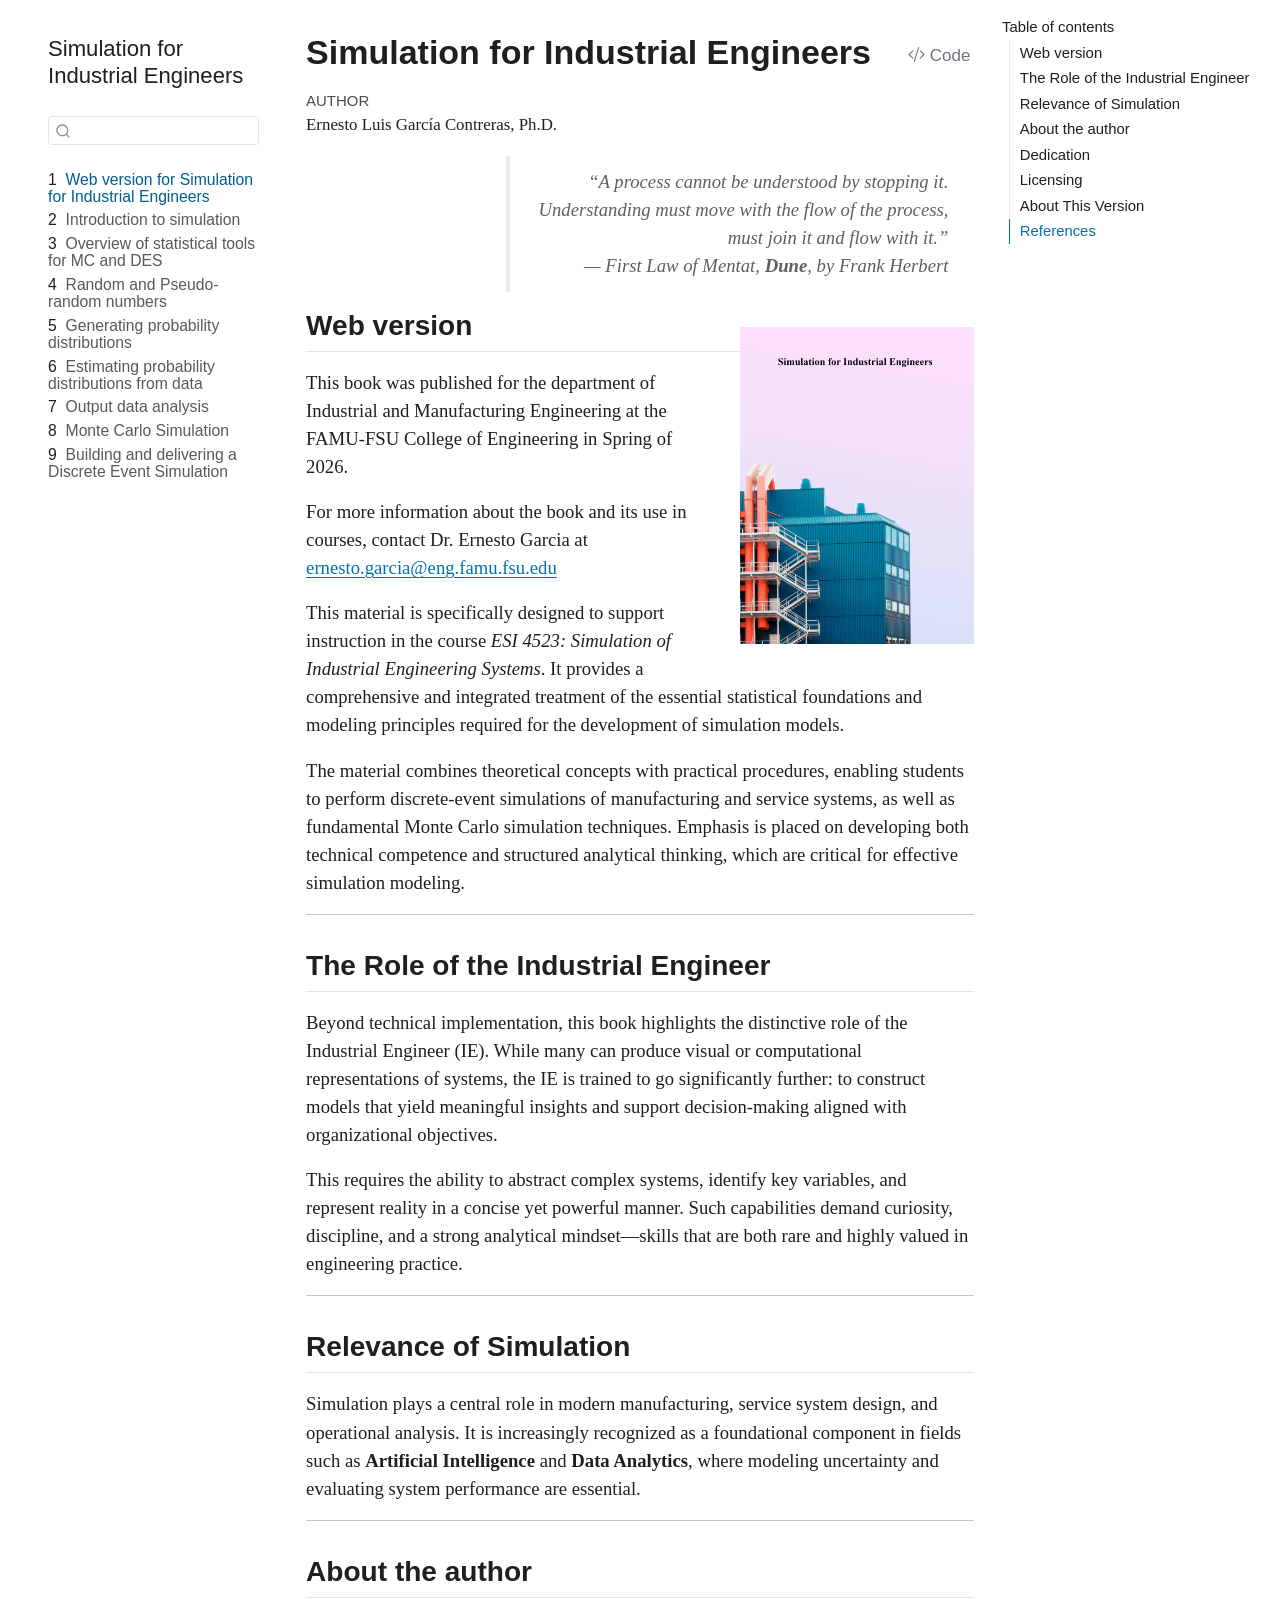
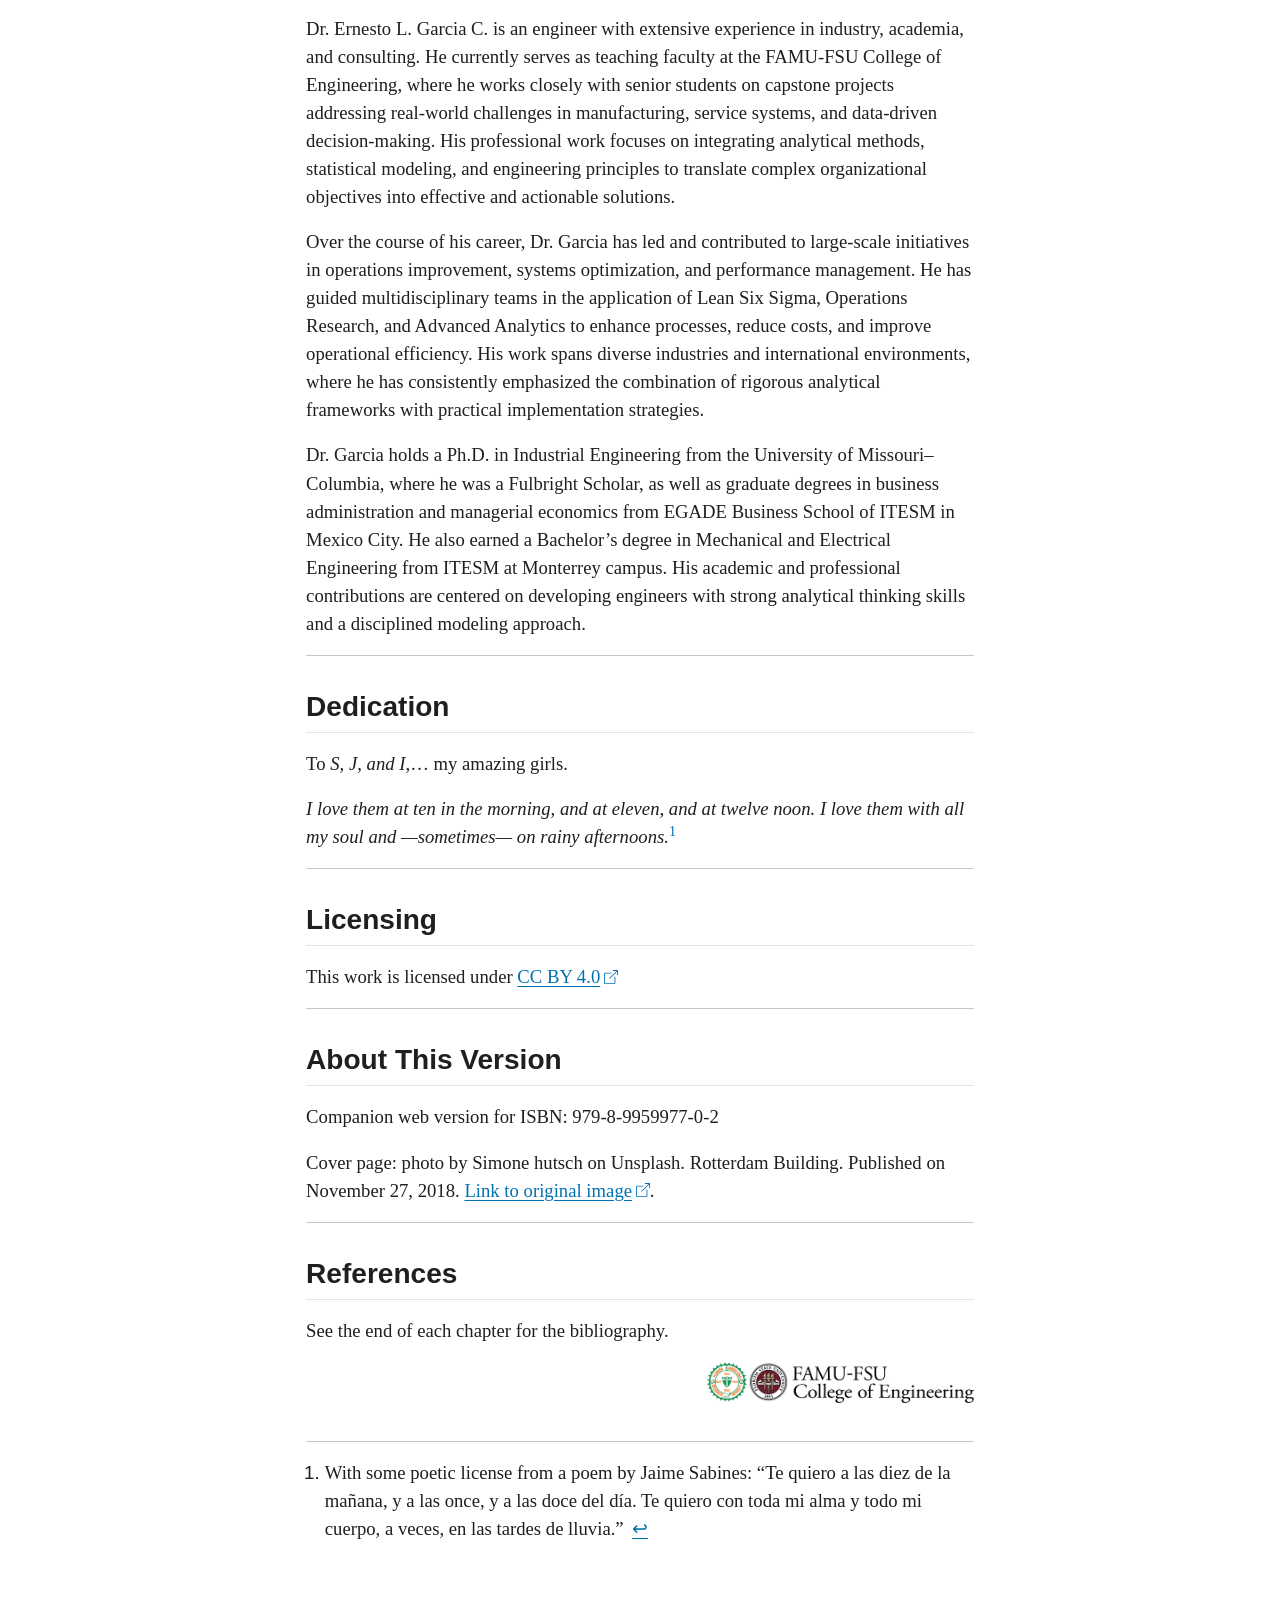
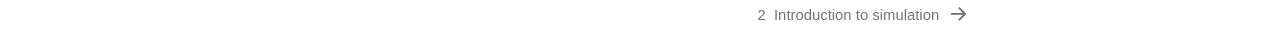
==== commit 3d966de9: "Built site for gh-pages" ====
--- a/index.html
+++ b/index.html
@@ -210,11 +210,14 @@
     <h2 id="toc-title">Table of contents</h2>
    
   <ul>
-  <li><a href="#dedication" id="toc-dedication" class="nav-link active" data-scroll-target="#dedication"><span class="header-section-number">0.1</span> Dedication</a></li>
-  <li><a href="#licensing" id="toc-licensing" class="nav-link" data-scroll-target="#licensing"><span class="header-section-number">0.2</span> Licensing</a></li>
-  <li><a href="#how-to-navigate" id="toc-how-to-navigate" class="nav-link" data-scroll-target="#how-to-navigate"><span class="header-section-number">0.3</span> How to Navigate</a></li>
-  <li><a href="#about-this-version" id="toc-about-this-version" class="nav-link" data-scroll-target="#about-this-version"><span class="header-section-number">0.4</span> About This Version</a></li>
-  <li><a href="#references" id="toc-references" class="nav-link" data-scroll-target="#references"><span class="header-section-number">0.5</span> References</a></li>
+  <li><a href="#web-version" id="toc-web-version" class="nav-link active" data-scroll-target="#web-version">Web version</a></li>
+  <li><a href="#the-role-of-the-industrial-engineer" id="toc-the-role-of-the-industrial-engineer" class="nav-link" data-scroll-target="#the-role-of-the-industrial-engineer">The Role of the Industrial Engineer</a></li>
+  <li><a href="#relevance-of-simulation" id="toc-relevance-of-simulation" class="nav-link" data-scroll-target="#relevance-of-simulation">Relevance of Simulation</a></li>
+  <li><a href="#about-the-author" id="toc-about-the-author" class="nav-link" data-scroll-target="#about-the-author">About the author</a></li>
+  <li><a href="#dedication" id="toc-dedication" class="nav-link" data-scroll-target="#dedication">Dedication</a></li>
+  <li><a href="#licensing" id="toc-licensing" class="nav-link" data-scroll-target="#licensing">Licensing</a></li>
+  <li><a href="#about-this-version" id="toc-about-this-version" class="nav-link" data-scroll-target="#about-this-version">About This Version</a></li>
+  <li><a href="#references" id="toc-references" class="nav-link" data-scroll-target="#references">References</a></li>
   </ul>
 </nav>
     </div>
@@ -246,43 +249,66 @@
 </header>
 
 
-<img src="graphics/F2COE-IME.png" id="fig-famufsu" class="img-fluid quarto-figure quarto-figure-left anchored" style="width:50.0%"><br>
-
-<div style="float:right; width:100%; text-align:right; font-style: italic; margin: 20px 0;">
-<div style="text-align: left;">
-<p><a href="https://eng.famu.fsu.edu/ime">Industrial and Manufacturing Engineering (IME)</a></p>
-</div>
+<div style="text-align: right; max-width: 70%; margin-left: auto;">
 <blockquote class="blockquote">
-<p>“A process cannot be understood by stopping it. Understanding must move with the flow of the process, must join it and flow with it.”</p>
-<p>— First Law of Mentat, <strong>Dune</strong>, by Frank Herbert</p>
+<p><em>“A process cannot be understood by stopping it. Understanding must move with the flow of the process, must join it and flow with it.”</em><br>
+— First Law of Mentat, <strong>Dune</strong>, by Frank Herbert</p>
 </blockquote>
 </div>
+<div style="float:right; width:35%; margin-left:1.5em; margin-top:1em;">
+<p><img src="graphics/portadaWeb.jpg" style="width:100%;" alt="Book cover"></p>
+</div>
+<section id="web-version" class="level2">
+<h2 class="anchored" data-anchor-id="web-version">Web version</h2>
+<p>This book was published for the department of Industrial and Manufacturing Engineering at the FAMU-FSU College of Engineering in Spring of 2026.</p>
+<p>For more information about the book and its use in courses, contact Dr.&nbsp;Ernesto Garcia at <a href="mailto:ernesto.garcia@eng.famu.fsu.edu">ernesto.garcia@eng.famu.fsu.edu</a></p>
+<p>This material is specifically designed to support instruction in the course <em>ESI 4523: Simulation of Industrial Engineering Systems</em>. It provides a comprehensive and integrated treatment of the essential statistical foundations and modeling principles required for the development of simulation models.</p>
+<p>The material combines theoretical concepts with practical procedures, enabling students to perform discrete-event simulations of manufacturing and service systems, as well as fundamental Monte Carlo simulation techniques. Emphasis is placed on developing both technical competence and structured analytical thinking, which are critical for effective simulation modeling.</p>
 <hr>
-<section id="dedication" class="level2" data-number="0.1">
-<h2 data-number="0.1" class="anchored" data-anchor-id="dedication"><span class="header-section-number">0.1</span> Dedication</h2>
+</section>
+<section id="the-role-of-the-industrial-engineer" class="level2">
+<h2 class="anchored" data-anchor-id="the-role-of-the-industrial-engineer">The Role of the Industrial Engineer</h2>
+<p>Beyond technical implementation, this book highlights the distinctive role of the Industrial Engineer (IE). While many can produce visual or computational representations of systems, the IE is trained to go significantly further: to construct models that yield meaningful insights and support decision-making aligned with organizational objectives.</p>
+<p>This requires the ability to abstract complex systems, identify key variables, and represent reality in a concise yet powerful manner. Such capabilities demand curiosity, discipline, and a strong analytical mindset—skills that are both rare and highly valued in engineering practice.</p>
+<hr>
+</section>
+<section id="relevance-of-simulation" class="level2">
+<h2 class="anchored" data-anchor-id="relevance-of-simulation">Relevance of Simulation</h2>
+<p>Simulation plays a central role in modern manufacturing, service system design, and operational analysis. It is increasingly recognized as a foundational component in fields such as <strong>Artificial Intelligence</strong> and <strong>Data Analytics</strong>, where modeling uncertainty and evaluating system performance are essential.</p>
+<hr>
+</section>
+<section id="about-the-author" class="level2">
+<h2 class="anchored" data-anchor-id="about-the-author">About the author</h2>
+<p>Dr.&nbsp;Ernesto L. Garcia C. is an engineer with extensive experience in industry, academia, and consulting. He currently serves as teaching faculty at the FAMU-FSU College of Engineering, where he works closely with senior students on capstone projects addressing real-world challenges in manufacturing, service systems, and data-driven decision-making. His professional work focuses on integrating analytical methods, statistical modeling, and engineering principles to translate complex organizational objectives into effective and actionable solutions.</p>
+<p>Over the course of his career, Dr.&nbsp;Garcia has led and contributed to large-scale initiatives in operations improvement, systems optimization, and performance management. He has guided multidisciplinary teams in the application of Lean Six Sigma, Operations Research, and Advanced Analytics to enhance processes, reduce costs, and improve operational efficiency. His work spans diverse industries and international environments, where he has consistently emphasized the combination of rigorous analytical frameworks with practical implementation strategies.</p>
+<p>Dr.&nbsp;Garcia holds a Ph.D.&nbsp;in Industrial Engineering from the University of Missouri–Columbia, where he was a Fulbright Scholar, as well as graduate degrees in business administration and managerial economics from EGADE Business School of ITESM in Mexico City. He also earned a Bachelor’s degree in Mechanical and Electrical Engineering from ITESM at Monterrey campus. His academic and professional contributions are centered on developing engineers with strong analytical thinking skills and a disciplined modeling approach.</p>
+<hr>
+</section>
+<section id="dedication" class="level2">
+<h2 class="anchored" data-anchor-id="dedication">Dedication</h2>
 <p>To <em>S, J, and I</em>,… my amazing girls.</p>
 <p><em>I love them at ten in the morning, and at eleven, and at twelve noon. I love them with all my soul and —sometimes— on rainy afternoons.</em><a href="#fn1" class="footnote-ref" id="fnref1" role="doc-noteref"><sup>1</sup></a></p>
 <hr>
 </section>
-<section id="licensing" class="level2" data-number="0.2">
-<h2 data-number="0.2" class="anchored" data-anchor-id="licensing"><span class="header-section-number">0.2</span> Licensing</h2>
+<section id="licensing" class="level2">
+<h2 class="anchored" data-anchor-id="licensing">Licensing</h2>
 <p>This work is licensed under <a href="https://creativecommons.org/licenses/by/4.0/">CC BY 4.0</a><img src="https://mirrors.creativecommons.org/presskit/icons/cc.svg" alt="" style="max-width: 1em;max-height:1em;margin-left: .2em;"><img src="https://mirrors.creativecommons.org/presskit/icons/by.svg" alt="" style="max-width: 1em;max-height:1em;margin-left: .2em;"></p>
 <hr>
 </section>
-<section id="how-to-navigate" class="level2" data-number="0.3">
-<h2 data-number="0.3" class="anchored" data-anchor-id="how-to-navigate"><span class="header-section-number">0.3</span> How to Navigate</h2>
-<p>Use the left-hand sidebar to explore chapters.</p>
-<p>Each chapter builds on previous concepts and includes figures, equations, and examples.</p>
+<section id="about-this-version" class="level2">
+<h2 class="anchored" data-anchor-id="about-this-version">About This Version</h2>
+<p>Companion web version for ISBN: 979-8-9959977-0-2</p>
+<p>Cover page: photo by Simone hutsch on Unsplash. Rotterdam Building. Published on November 27, 2018. <a href="https://unsplash.com/photos/black-concrete-building-at-daytime-jwIBqRGLb6I">Link to original image</a>.</p>
 <hr>
 </section>
-<section id="about-this-version" class="level2" data-number="0.4">
-<h2 data-number="0.4" class="anchored" data-anchor-id="about-this-version"><span class="header-section-number">0.4</span> About This Version</h2>
-<p>Companion web version for ISBN: 979-8-9959977-0-2</p>
-<hr>
-</section>
-<section id="references" class="level2" data-number="0.5">
-<h2 data-number="0.5" class="anchored" data-anchor-id="references"><span class="header-section-number">0.5</span> References</h2>
+<section id="references" class="level2">
+<h2 class="anchored" data-anchor-id="references">References</h2>
 <p>See the end of each chapter for the bibliography.</p>
+<div class="quarto-figure quarto-figure-right">
+<figure class="figure">
+<p><img src="graphics/F2COEHor.png" class="img-fluid quarto-figure quarto-figure-right figure-img" style="width:40.0%"></p>
+</figure>
+</div>
 
 
 <!-- -->
@@ -761,53 +787,89 @@
 <div class="code-copy-outer-scaffold"><div class="sourceCode" id="cb1" data-shortcodes="false"><pre class="sourceCode markdown code-with-copy"><code class="sourceCode markdown"><span id="cb1-1"><a href="#cb1-1" aria-hidden="true" tabindex="-1"></a><span class="co">---</span></span>
 <span id="cb1-2"><a href="#cb1-2" aria-hidden="true" tabindex="-1"></a><span class="an">title:</span><span class="co"> "Web version for Simulation for Industrial Engineers"</span></span>
 <span id="cb1-3"><a href="#cb1-3" aria-hidden="true" tabindex="-1"></a><span class="an">author:</span><span class="co"> "Ernesto Luis García Contreras, Ph.D."</span></span>
-<span id="cb1-4"><a href="#cb1-4" aria-hidden="true" tabindex="-1"></a><span class="co">---</span></span>
-<span id="cb1-5"><a href="#cb1-5" aria-hidden="true" tabindex="-1"></a></span>
+<span id="cb1-4"><a href="#cb1-4" aria-hidden="true" tabindex="-1"></a><span class="an">number-sections:</span><span class="co"> false</span></span>
+<span id="cb1-5"><a href="#cb1-5" aria-hidden="true" tabindex="-1"></a><span class="co">---</span></span>
 <span id="cb1-6"><a href="#cb1-6" aria-hidden="true" tabindex="-1"></a></span>
-<span id="cb1-7"><a href="#cb1-7" aria-hidden="true" tabindex="-1"></a><span class="al">![](graphics/F2COE-IME.png)</span>{#fig-famufsu width=50% fig-align="left"}                   </span>
-<span id="cb1-8"><a href="#cb1-8" aria-hidden="true" tabindex="-1"></a><span class="dt">&lt;</span><span class="kw">div</span><span class="ot"> style</span><span class="op">=</span><span class="st">"float:right; width:100%; text-align:right; font-style: italic; margin: 20px 0;"</span><span class="dt">&gt;</span></span>
-<span id="cb1-9"><a href="#cb1-9" aria-hidden="true" tabindex="-1"></a><span class="dt">&lt;</span><span class="kw">div</span><span class="ot"> style</span><span class="op">=</span><span class="st">"text-align: left;"</span><span class="dt">&gt;</span></span>
-<span id="cb1-10"><a href="#cb1-10" aria-hidden="true" tabindex="-1"></a><span class="co">[</span><span class="ot">Industrial and Manufacturing Engineering (IME)</span><span class="co">](https://eng.famu.fsu.edu/ime)</span></span>
-<span id="cb1-11"><a href="#cb1-11" aria-hidden="true" tabindex="-1"></a><span class="dt">&lt;/</span><span class="kw">div</span><span class="dt">&gt;</span></span>
+<span id="cb1-7"><a href="#cb1-7" aria-hidden="true" tabindex="-1"></a></span>
+<span id="cb1-8"><a href="#cb1-8" aria-hidden="true" tabindex="-1"></a><span class="dt">&lt;</span><span class="kw">div</span><span class="ot"> style</span><span class="op">=</span><span class="st">"text-align: right; max-width: 70%; margin-left: auto;"</span><span class="dt">&gt;</span></span>
+<span id="cb1-9"><a href="#cb1-9" aria-hidden="true" tabindex="-1"></a></span>
+<span id="cb1-10"><a href="#cb1-10" aria-hidden="true" tabindex="-1"></a><span class="at">&gt; *"A process cannot be understood by stopping it. Understanding must move with the flow of the process, must join it and flow with it."*</span>  </span>
+<span id="cb1-11"><a href="#cb1-11" aria-hidden="true" tabindex="-1"></a><span class="at">&gt; — First Law of Mentat, **Dune**, by Frank Herbert</span></span>
 <span id="cb1-12"><a href="#cb1-12" aria-hidden="true" tabindex="-1"></a></span>
-<span id="cb1-13"><a href="#cb1-13" aria-hidden="true" tabindex="-1"></a></span>
-<span id="cb1-14"><a href="#cb1-14" aria-hidden="true" tabindex="-1"></a><span class="at">&gt; "A process cannot be understood by stopping it. Understanding must move with the flow of the process, must join it and flow with it."</span>  </span>
-<span id="cb1-15"><a href="#cb1-15" aria-hidden="true" tabindex="-1"></a><span class="at">&gt; </span></span>
-<span id="cb1-16"><a href="#cb1-16" aria-hidden="true" tabindex="-1"></a><span class="at">&gt; — First Law of Mentat, **Dune**, by Frank Herbert</span></span>
+<span id="cb1-13"><a href="#cb1-13" aria-hidden="true" tabindex="-1"></a><span class="dt">&lt;/</span><span class="kw">div</span><span class="dt">&gt;</span></span>
+<span id="cb1-14"><a href="#cb1-14" aria-hidden="true" tabindex="-1"></a></span>
+<span id="cb1-15"><a href="#cb1-15" aria-hidden="true" tabindex="-1"></a></span>
+<span id="cb1-16"><a href="#cb1-16" aria-hidden="true" tabindex="-1"></a><span class="dt">&lt;</span><span class="kw">div</span><span class="ot"> style</span><span class="op">=</span><span class="st">"float:right; width:35%; margin-left:1.5em; margin-top:1em;"</span><span class="dt">&gt;</span></span>
 <span id="cb1-17"><a href="#cb1-17" aria-hidden="true" tabindex="-1"></a></span>
-<span id="cb1-18"><a href="#cb1-18" aria-hidden="true" tabindex="-1"></a><span class="dt">&lt;/</span><span class="kw">div</span><span class="dt">&gt;</span></span>
-<span id="cb1-19"><a href="#cb1-19" aria-hidden="true" tabindex="-1"></a>***</span>
-<span id="cb1-20"><a href="#cb1-20" aria-hidden="true" tabindex="-1"></a></span>
-<span id="cb1-21"><a href="#cb1-21" aria-hidden="true" tabindex="-1"></a><span class="fu">## Dedication</span></span>
-<span id="cb1-22"><a href="#cb1-22" aria-hidden="true" tabindex="-1"></a> To *S, J, and I*,... my amazing girls.</span>
+<span id="cb1-18"><a href="#cb1-18" aria-hidden="true" tabindex="-1"></a>  <span class="dt">&lt;</span><span class="kw">img</span><span class="ot"> src</span><span class="op">=</span><span class="st">"graphics/portadaWeb.jpg"</span><span class="ot"> style</span><span class="op">=</span><span class="st">"width:100%;"</span><span class="ot"> alt</span><span class="op">=</span><span class="st">"Book cover"</span><span class="dt">&gt;</span></span>
+<span id="cb1-19"><a href="#cb1-19" aria-hidden="true" tabindex="-1"></a></span>
+<span id="cb1-20"><a href="#cb1-20" aria-hidden="true" tabindex="-1"></a><span class="dt">&lt;/</span><span class="kw">div</span><span class="dt">&gt;</span></span>
+<span id="cb1-21"><a href="#cb1-21" aria-hidden="true" tabindex="-1"></a></span>
+<span id="cb1-22"><a href="#cb1-22" aria-hidden="true" tabindex="-1"></a></span>
 <span id="cb1-23"><a href="#cb1-23" aria-hidden="true" tabindex="-1"></a></span>
-<span id="cb1-24"><a href="#cb1-24" aria-hidden="true" tabindex="-1"></a>*I love them at ten in the morning, and at eleven, and at twelve noon. I love them with all my soul and  —sometimes— on rainy afternoons.*^<span class="co">[</span><span class="ot"> With some poetic license from a poem by Jaime Sabines: "Te quiero a las diez de la mañana, y a las once, y a las doce del día. Te quiero con toda mi alma y todo mi cuerpo, a veces, en las tardes de lluvia." </span><span class="co">]</span></span>
+<span id="cb1-24"><a href="#cb1-24" aria-hidden="true" tabindex="-1"></a><span class="fu">## Web version</span></span>
 <span id="cb1-25"><a href="#cb1-25" aria-hidden="true" tabindex="-1"></a></span>
-<span id="cb1-26"><a href="#cb1-26" aria-hidden="true" tabindex="-1"></a>***</span>
+<span id="cb1-26"><a href="#cb1-26" aria-hidden="true" tabindex="-1"></a>This book was published for the department of Industrial and Manufacturing Engineering at the FAMU-FSU College of Engineering in Spring of 2026. </span>
 <span id="cb1-27"><a href="#cb1-27" aria-hidden="true" tabindex="-1"></a></span>
-<span id="cb1-28"><a href="#cb1-28" aria-hidden="true" tabindex="-1"></a><span class="fu">## Licensing</span></span>
+<span id="cb1-28"><a href="#cb1-28" aria-hidden="true" tabindex="-1"></a>For more information about the book and its use in courses, contact Dr. Ernesto Garcia at <span class="co">[</span><span class="ot">ernesto.garcia@eng.famu.fsu.edu</span><span class="co">](mailto:ernesto.garcia@eng.famu.fsu.edu)</span></span>
 <span id="cb1-29"><a href="#cb1-29" aria-hidden="true" tabindex="-1"></a></span>
-<span id="cb1-30"><a href="#cb1-30" aria-hidden="true" tabindex="-1"></a>This work is licensed under <span class="dt">&lt;</span><span class="kw">a</span><span class="ot"> href</span><span class="op">=</span><span class="st">"https://creativecommons.org/licenses/by/4.0/"</span><span class="dt">&gt;</span>CC BY 4.0<span class="dt">&lt;/</span><span class="kw">a</span><span class="dt">&gt;&lt;</span><span class="kw">img</span><span class="ot"> src</span><span class="op">=</span><span class="st">"https://mirrors.creativecommons.org/presskit/icons/cc.svg"</span><span class="ot"> alt</span><span class="op">=</span><span class="st">""</span><span class="ot"> style</span><span class="op">=</span><span class="st">"max-width: 1em;max-height:1em;margin-left: .2em;"</span><span class="dt">&gt;&lt;</span><span class="kw">img</span><span class="ot"> src</span><span class="op">=</span><span class="st">"https://mirrors.creativecommons.org/presskit/icons/by.svg"</span><span class="ot"> alt</span><span class="op">=</span><span class="st">""</span><span class="ot"> style</span><span class="op">=</span><span class="st">"max-width: 1em;max-height:1em;margin-left: .2em;"</span><span class="dt">&gt;</span></span>
+<span id="cb1-30"><a href="#cb1-30" aria-hidden="true" tabindex="-1"></a>This material is specifically designed to support instruction in the course *ESI 4523: Simulation of Industrial Engineering Systems*. It provides a comprehensive and integrated treatment of the essential statistical foundations and modeling principles required for the development of simulation models.</span>
 <span id="cb1-31"><a href="#cb1-31" aria-hidden="true" tabindex="-1"></a></span>
-<span id="cb1-32"><a href="#cb1-32" aria-hidden="true" tabindex="-1"></a>***</span>
+<span id="cb1-32"><a href="#cb1-32" aria-hidden="true" tabindex="-1"></a>The material combines theoretical concepts with practical procedures, enabling students to perform discrete-event simulations of manufacturing and service systems, as well as fundamental Monte Carlo simulation techniques. Emphasis is placed on developing both technical competence and structured analytical thinking, which are critical for effective simulation modeling.</span>
 <span id="cb1-33"><a href="#cb1-33" aria-hidden="true" tabindex="-1"></a></span>
-<span id="cb1-34"><a href="#cb1-34" aria-hidden="true" tabindex="-1"></a><span class="fu">## How to Navigate</span></span>
+<span id="cb1-34"><a href="#cb1-34" aria-hidden="true" tabindex="-1"></a>---</span>
 <span id="cb1-35"><a href="#cb1-35" aria-hidden="true" tabindex="-1"></a></span>
-<span id="cb1-36"><a href="#cb1-36" aria-hidden="true" tabindex="-1"></a>Use the left-hand sidebar to explore chapters.  </span>
+<span id="cb1-36"><a href="#cb1-36" aria-hidden="true" tabindex="-1"></a><span class="fu">## The Role of the Industrial Engineer</span></span>
 <span id="cb1-37"><a href="#cb1-37" aria-hidden="true" tabindex="-1"></a></span>
-<span id="cb1-38"><a href="#cb1-38" aria-hidden="true" tabindex="-1"></a>Each chapter builds on previous concepts and includes figures, equations, and examples.</span>
+<span id="cb1-38"><a href="#cb1-38" aria-hidden="true" tabindex="-1"></a>Beyond technical implementation, this book highlights the distinctive role of the Industrial Engineer (IE). While many can produce visual or computational representations of systems, the IE is trained to go significantly further: to construct models that yield meaningful insights and support decision-making aligned with organizational objectives.</span>
 <span id="cb1-39"><a href="#cb1-39" aria-hidden="true" tabindex="-1"></a></span>
-<span id="cb1-40"><a href="#cb1-40" aria-hidden="true" tabindex="-1"></a>***</span>
+<span id="cb1-40"><a href="#cb1-40" aria-hidden="true" tabindex="-1"></a>This requires the ability to abstract complex systems, identify key variables, and represent reality in a concise yet powerful manner. Such capabilities demand curiosity, discipline, and a strong analytical mindset—skills that are both rare and highly valued in engineering practice.</span>
 <span id="cb1-41"><a href="#cb1-41" aria-hidden="true" tabindex="-1"></a></span>
-<span id="cb1-42"><a href="#cb1-42" aria-hidden="true" tabindex="-1"></a><span class="fu">## About This Version</span></span>
+<span id="cb1-42"><a href="#cb1-42" aria-hidden="true" tabindex="-1"></a>---</span>
 <span id="cb1-43"><a href="#cb1-43" aria-hidden="true" tabindex="-1"></a></span>
-<span id="cb1-44"><a href="#cb1-44" aria-hidden="true" tabindex="-1"></a>Companion web version for ISBN: 979-8-9959977-0-2</span>
+<span id="cb1-44"><a href="#cb1-44" aria-hidden="true" tabindex="-1"></a><span class="fu">## Relevance of Simulation</span></span>
 <span id="cb1-45"><a href="#cb1-45" aria-hidden="true" tabindex="-1"></a></span>
-<span id="cb1-46"><a href="#cb1-46" aria-hidden="true" tabindex="-1"></a>***</span>
+<span id="cb1-46"><a href="#cb1-46" aria-hidden="true" tabindex="-1"></a>Simulation plays a central role in modern manufacturing, service system design, and operational analysis. It is increasingly recognized as a foundational component in fields such as **Artificial Intelligence** and **Data Analytics**, where modeling uncertainty and evaluating system performance are essential.</span>
 <span id="cb1-47"><a href="#cb1-47" aria-hidden="true" tabindex="-1"></a></span>
-<span id="cb1-48"><a href="#cb1-48" aria-hidden="true" tabindex="-1"></a><span class="fu">## References</span></span>
+<span id="cb1-48"><a href="#cb1-48" aria-hidden="true" tabindex="-1"></a>---</span>
 <span id="cb1-49"><a href="#cb1-49" aria-hidden="true" tabindex="-1"></a></span>
-<span id="cb1-50"><a href="#cb1-50" aria-hidden="true" tabindex="-1"></a>See the end of each chapter for the bibliography.</span></code></pre></div><button title="Copy to Clipboard" class="code-copy-button" data-in-quarto-modal=""><i class="bi"></i></button></div>
+<span id="cb1-50"><a href="#cb1-50" aria-hidden="true" tabindex="-1"></a><span class="fu">## About the author</span></span>
+<span id="cb1-51"><a href="#cb1-51" aria-hidden="true" tabindex="-1"></a></span>
+<span id="cb1-52"><a href="#cb1-52" aria-hidden="true" tabindex="-1"></a>Dr. Ernesto L. Garcia C. is an engineer with extensive experience in industry, academia, and consulting. He currently serves as teaching faculty at the FAMU-FSU College of Engineering, where he works closely with senior students on capstone projects addressing real-world challenges in manufacturing, service systems, and data-driven decision-making. His professional work focuses on integrating analytical methods, statistical modeling, and engineering principles to translate complex organizational objectives into effective and actionable solutions.</span>
+<span id="cb1-53"><a href="#cb1-53" aria-hidden="true" tabindex="-1"></a></span>
+<span id="cb1-54"><a href="#cb1-54" aria-hidden="true" tabindex="-1"></a>Over the course of his career, Dr. Garcia has led and contributed to large-scale initiatives in operations improvement, systems optimization, and performance management. He has guided multidisciplinary teams in the application of Lean Six Sigma, Operations Research, and Advanced Analytics to enhance processes, reduce costs, and improve operational efficiency. His work spans diverse industries and international environments, where he has consistently emphasized the combination of rigorous analytical frameworks with practical implementation strategies.</span>
+<span id="cb1-55"><a href="#cb1-55" aria-hidden="true" tabindex="-1"></a></span>
+<span id="cb1-56"><a href="#cb1-56" aria-hidden="true" tabindex="-1"></a>Dr. Garcia holds a Ph.D. in Industrial Engineering from the University of Missouri--Columbia, where he was a Fulbright Scholar, as well as graduate degrees in business administration and managerial economics from EGADE Business School of ITESM in Mexico City. He also earned a Bachelor’s degree in Mechanical and Electrical Engineering from ITESM at Monterrey campus. His academic and professional contributions are centered on developing engineers with strong analytical thinking skills and a disciplined modeling approach.</span>
+<span id="cb1-57"><a href="#cb1-57" aria-hidden="true" tabindex="-1"></a></span>
+<span id="cb1-58"><a href="#cb1-58" aria-hidden="true" tabindex="-1"></a>---</span>
+<span id="cb1-59"><a href="#cb1-59" aria-hidden="true" tabindex="-1"></a></span>
+<span id="cb1-60"><a href="#cb1-60" aria-hidden="true" tabindex="-1"></a><span class="fu">## Dedication</span></span>
+<span id="cb1-61"><a href="#cb1-61" aria-hidden="true" tabindex="-1"></a> To *S, J, and I*,... my amazing girls.</span>
+<span id="cb1-62"><a href="#cb1-62" aria-hidden="true" tabindex="-1"></a></span>
+<span id="cb1-63"><a href="#cb1-63" aria-hidden="true" tabindex="-1"></a>*I love them at ten in the morning, and at eleven, and at twelve noon. I love them with all my soul and  —sometimes— on rainy afternoons.*^<span class="co">[</span><span class="ot"> With some poetic license from a poem by Jaime Sabines: "Te quiero a las diez de la mañana, y a las once, y a las doce del día. Te quiero con toda mi alma y todo mi cuerpo, a veces, en las tardes de lluvia." </span><span class="co">]</span></span>
+<span id="cb1-64"><a href="#cb1-64" aria-hidden="true" tabindex="-1"></a></span>
+<span id="cb1-65"><a href="#cb1-65" aria-hidden="true" tabindex="-1"></a>***</span>
+<span id="cb1-66"><a href="#cb1-66" aria-hidden="true" tabindex="-1"></a></span>
+<span id="cb1-67"><a href="#cb1-67" aria-hidden="true" tabindex="-1"></a><span class="fu">## Licensing</span></span>
+<span id="cb1-68"><a href="#cb1-68" aria-hidden="true" tabindex="-1"></a></span>
+<span id="cb1-69"><a href="#cb1-69" aria-hidden="true" tabindex="-1"></a>This work is licensed under <span class="dt">&lt;</span><span class="kw">a</span><span class="ot"> href</span><span class="op">=</span><span class="st">"https://creativecommons.org/licenses/by/4.0/"</span><span class="dt">&gt;</span>CC BY 4.0<span class="dt">&lt;/</span><span class="kw">a</span><span class="dt">&gt;&lt;</span><span class="kw">img</span><span class="ot"> src</span><span class="op">=</span><span class="st">"https://mirrors.creativecommons.org/presskit/icons/cc.svg"</span><span class="ot"> alt</span><span class="op">=</span><span class="st">""</span><span class="ot"> style</span><span class="op">=</span><span class="st">"max-width: 1em;max-height:1em;margin-left: .2em;"</span><span class="dt">&gt;&lt;</span><span class="kw">img</span><span class="ot"> src</span><span class="op">=</span><span class="st">"https://mirrors.creativecommons.org/presskit/icons/by.svg"</span><span class="ot"> alt</span><span class="op">=</span><span class="st">""</span><span class="ot"> style</span><span class="op">=</span><span class="st">"max-width: 1em;max-height:1em;margin-left: .2em;"</span><span class="dt">&gt;</span></span>
+<span id="cb1-70"><a href="#cb1-70" aria-hidden="true" tabindex="-1"></a></span>
+<span id="cb1-71"><a href="#cb1-71" aria-hidden="true" tabindex="-1"></a>***</span>
+<span id="cb1-72"><a href="#cb1-72" aria-hidden="true" tabindex="-1"></a></span>
+<span id="cb1-73"><a href="#cb1-73" aria-hidden="true" tabindex="-1"></a><span class="fu">## About This Version</span></span>
+<span id="cb1-74"><a href="#cb1-74" aria-hidden="true" tabindex="-1"></a></span>
+<span id="cb1-75"><a href="#cb1-75" aria-hidden="true" tabindex="-1"></a>Companion web version for ISBN: 979-8-9959977-0-2</span>
+<span id="cb1-76"><a href="#cb1-76" aria-hidden="true" tabindex="-1"></a></span>
+<span id="cb1-77"><a href="#cb1-77" aria-hidden="true" tabindex="-1"></a>Cover page: photo by Simone hutsch on Unsplash. Rotterdam Building. Published on November 27, 2018. <span class="co">[</span><span class="ot">Link to original image</span><span class="co">]( https://unsplash.com/photos/black-concrete-building-at-daytime-jwIBqRGLb6I)</span>.</span>
+<span id="cb1-78"><a href="#cb1-78" aria-hidden="true" tabindex="-1"></a></span>
+<span id="cb1-79"><a href="#cb1-79" aria-hidden="true" tabindex="-1"></a>***</span>
+<span id="cb1-80"><a href="#cb1-80" aria-hidden="true" tabindex="-1"></a></span>
+<span id="cb1-81"><a href="#cb1-81" aria-hidden="true" tabindex="-1"></a><span class="fu">## References</span></span>
+<span id="cb1-82"><a href="#cb1-82" aria-hidden="true" tabindex="-1"></a></span>
+<span id="cb1-83"><a href="#cb1-83" aria-hidden="true" tabindex="-1"></a>See the end of each chapter for the bibliography.</span>
+<span id="cb1-84"><a href="#cb1-84" aria-hidden="true" tabindex="-1"></a></span>
+<span id="cb1-85"><a href="#cb1-85" aria-hidden="true" tabindex="-1"></a></span>
+<span id="cb1-86"><a href="#cb1-86" aria-hidden="true" tabindex="-1"></a><span class="al">![](graphics/F2COEHor.png)</span>{width=40% fig-align="right"}</span></code></pre></div><button title="Copy to Clipboard" class="code-copy-button" data-in-quarto-modal=""><i class="bi"></i></button></div>
 </div></div></div></div></div>
 </div> <!-- /content -->
 
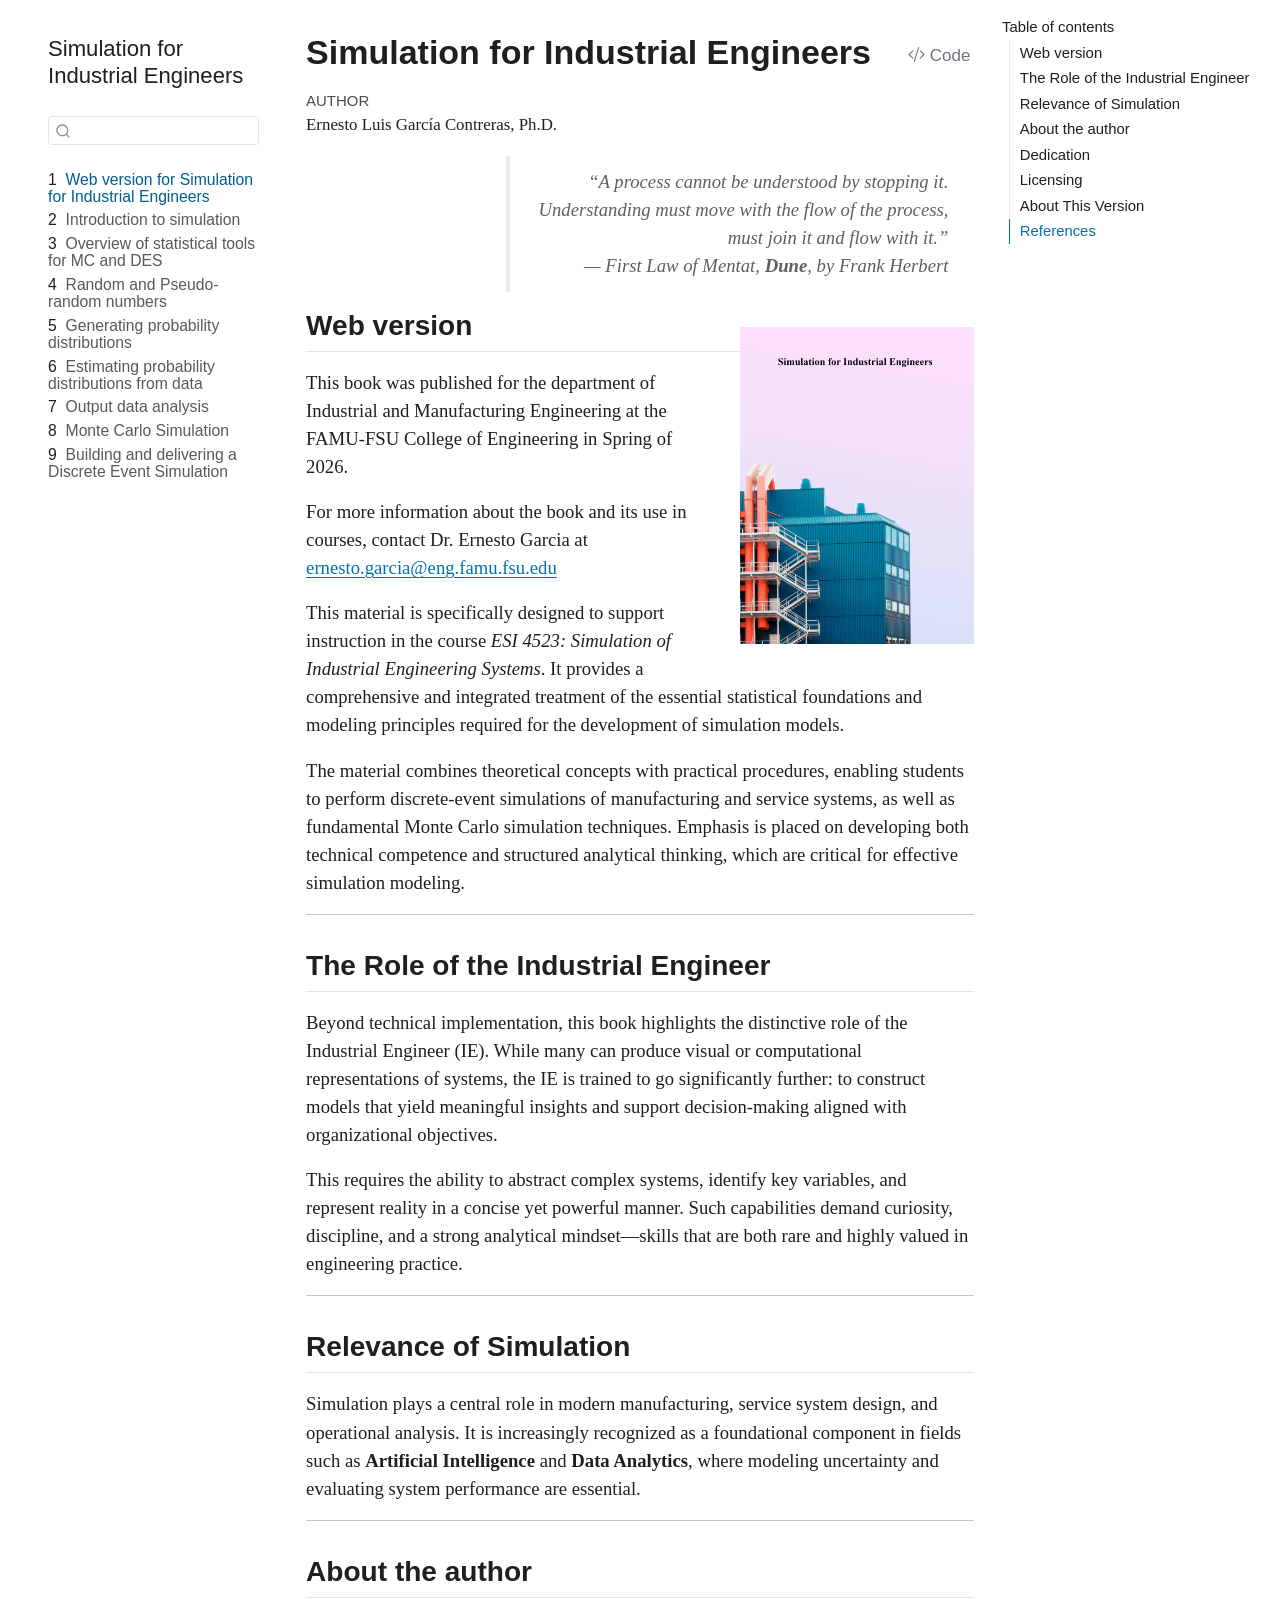
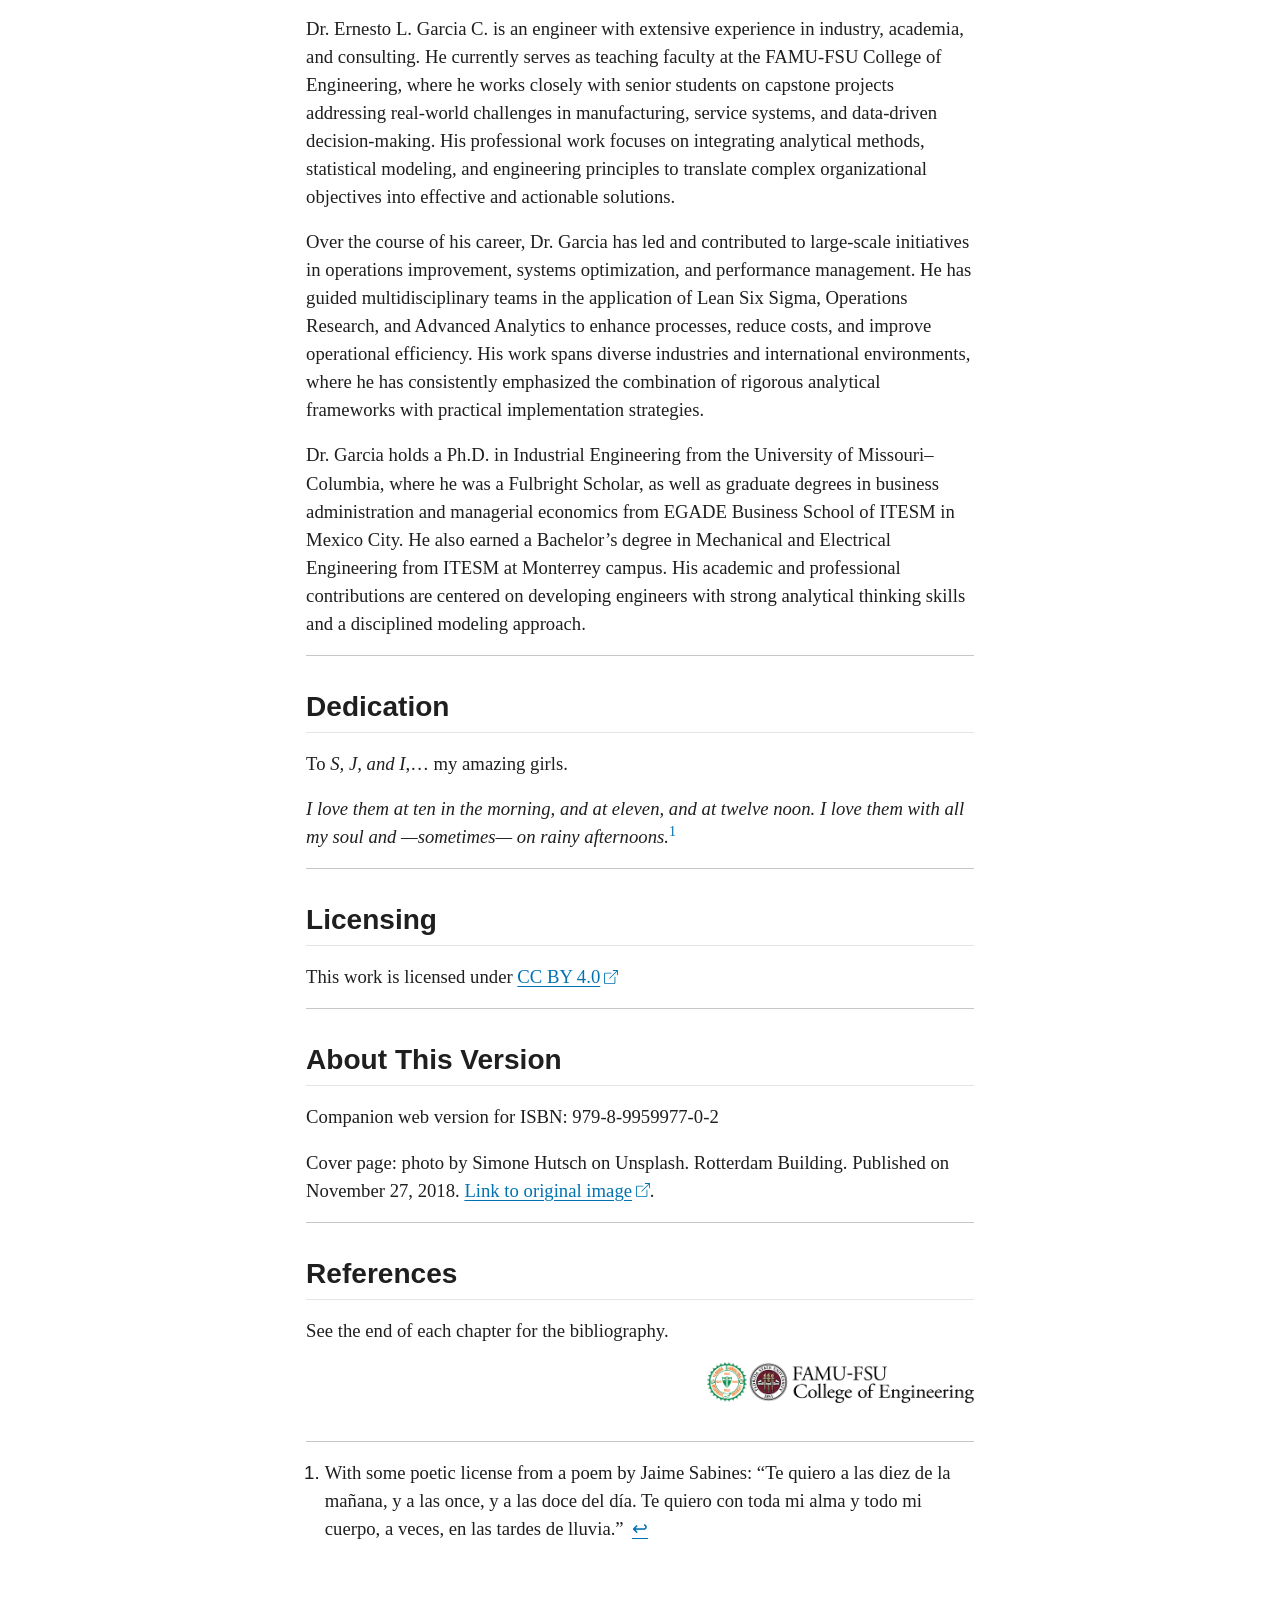
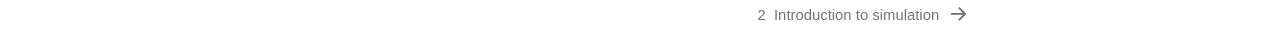
==== commit 01b5dc20: "Built site for gh-pages" ====
--- a/index.html
+++ b/index.html
@@ -298,7 +298,7 @@
 <section id="about-this-version" class="level2">
 <h2 class="anchored" data-anchor-id="about-this-version">About This Version</h2>
 <p>Companion web version for ISBN: 979-8-9959977-0-2</p>
-<p>Cover page: photo by Simone hutsch on Unsplash. Rotterdam Building. Published on November 27, 2018. <a href="https://unsplash.com/photos/black-concrete-building-at-daytime-jwIBqRGLb6I">Link to original image</a>.</p>
+<p>Cover page: photo by Simone Hutsch on Unsplash. Rotterdam Building. Published on November 27, 2018. <a href="https://unsplash.com/photos/black-concrete-building-at-daytime-jwIBqRGLb6I">Link to original image</a>.</p>
 <hr>
 </section>
 <section id="references" class="level2">
@@ -860,7 +860,7 @@
 <span id="cb1-74"><a href="#cb1-74" aria-hidden="true" tabindex="-1"></a></span>
 <span id="cb1-75"><a href="#cb1-75" aria-hidden="true" tabindex="-1"></a>Companion web version for ISBN: 979-8-9959977-0-2</span>
 <span id="cb1-76"><a href="#cb1-76" aria-hidden="true" tabindex="-1"></a></span>
-<span id="cb1-77"><a href="#cb1-77" aria-hidden="true" tabindex="-1"></a>Cover page: photo by Simone hutsch on Unsplash. Rotterdam Building. Published on November 27, 2018. <span class="co">[</span><span class="ot">Link to original image</span><span class="co">]( https://unsplash.com/photos/black-concrete-building-at-daytime-jwIBqRGLb6I)</span>.</span>
+<span id="cb1-77"><a href="#cb1-77" aria-hidden="true" tabindex="-1"></a>Cover page: photo by Simone Hutsch on Unsplash. Rotterdam Building. Published on November 27, 2018. <span class="co">[</span><span class="ot">Link to original image</span><span class="co">]( https://unsplash.com/photos/black-concrete-building-at-daytime-jwIBqRGLb6I)</span>.</span>
 <span id="cb1-78"><a href="#cb1-78" aria-hidden="true" tabindex="-1"></a></span>
 <span id="cb1-79"><a href="#cb1-79" aria-hidden="true" tabindex="-1"></a>***</span>
 <span id="cb1-80"><a href="#cb1-80" aria-hidden="true" tabindex="-1"></a></span>
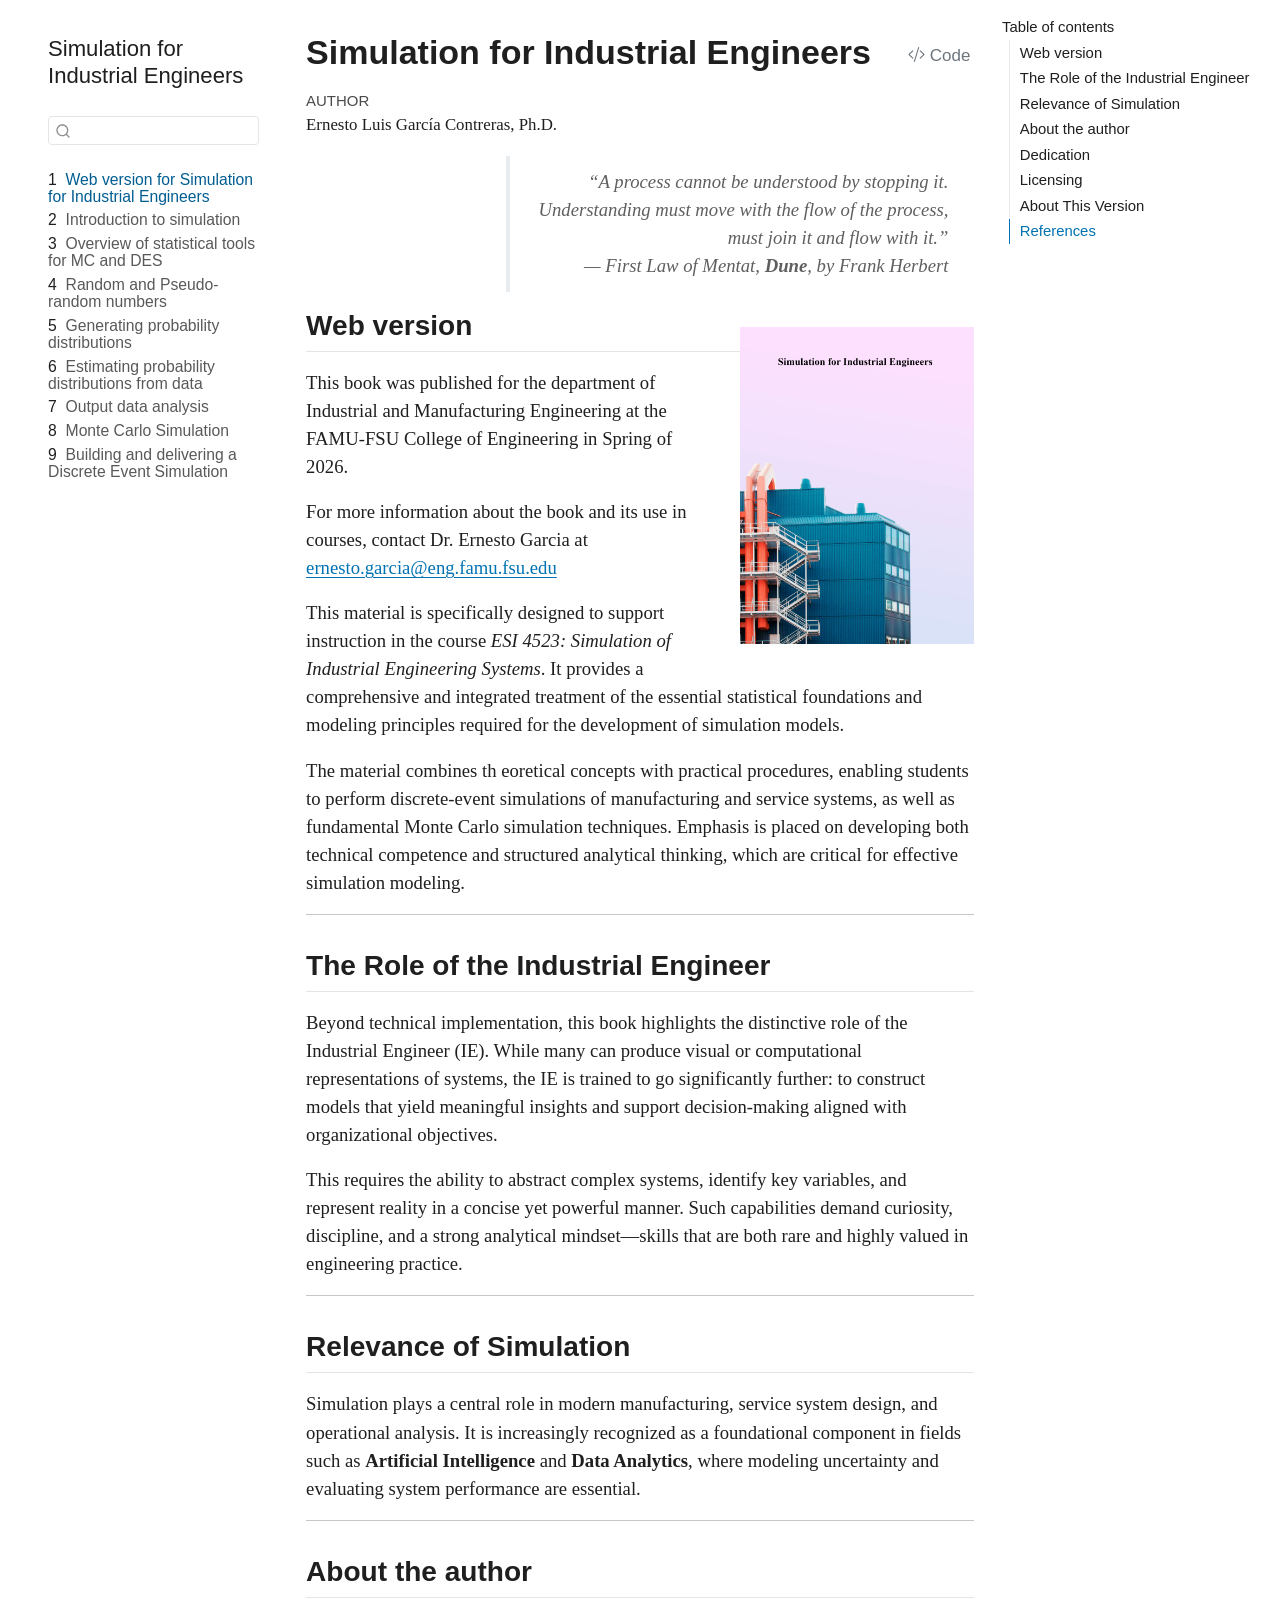
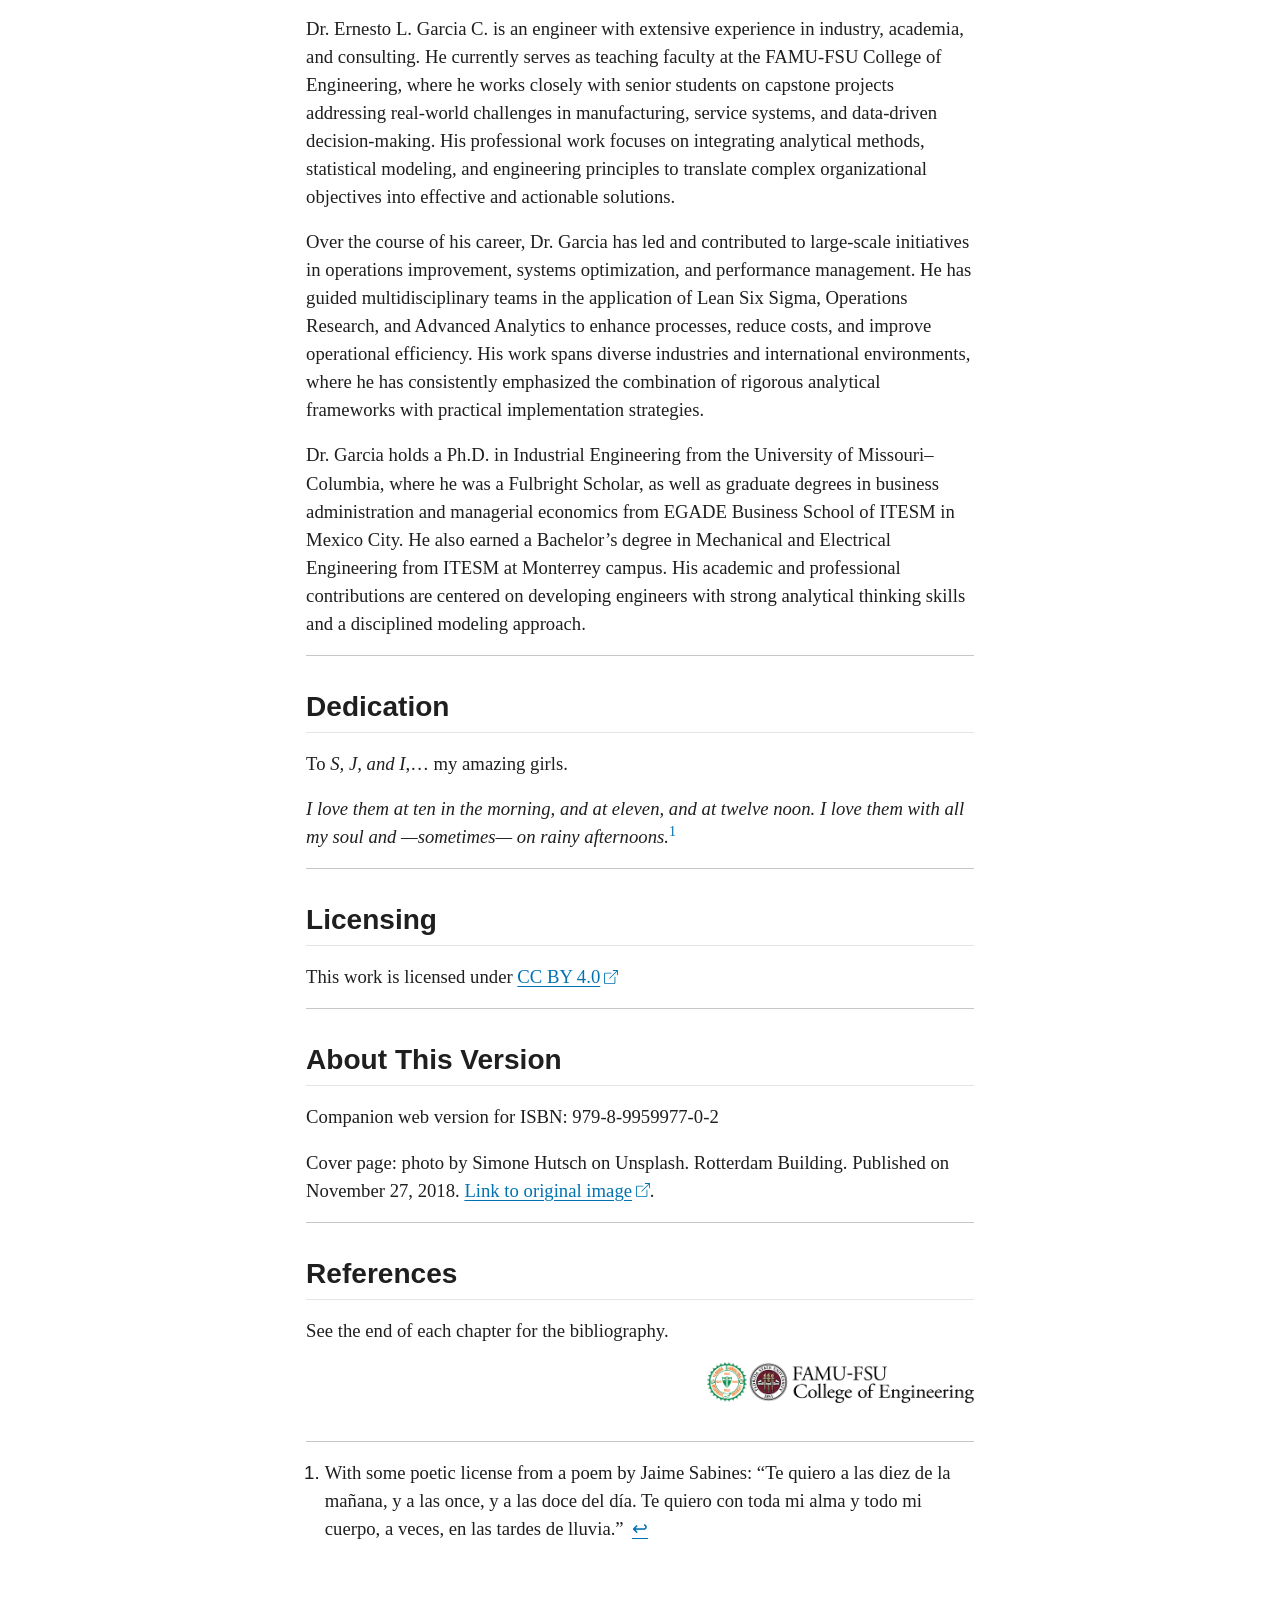
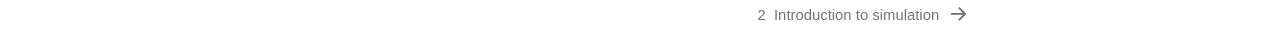
==== commit f6061a11: "Built site for gh-pages" ====
--- a/index.html
+++ b/index.html
@@ -263,7 +263,7 @@
 <p>This book was published for the department of Industrial and Manufacturing Engineering at the FAMU-FSU College of Engineering in Spring of 2026.</p>
 <p>For more information about the book and its use in courses, contact Dr.&nbsp;Ernesto Garcia at <a href="mailto:ernesto.garcia@eng.famu.fsu.edu">ernesto.garcia@eng.famu.fsu.edu</a></p>
 <p>This material is specifically designed to support instruction in the course <em>ESI 4523: Simulation of Industrial Engineering Systems</em>. It provides a comprehensive and integrated treatment of the essential statistical foundations and modeling principles required for the development of simulation models.</p>
-<p>The material combines theoretical concepts with practical procedures, enabling students to perform discrete-event simulations of manufacturing and service systems, as well as fundamental Monte Carlo simulation techniques. Emphasis is placed on developing both technical competence and structured analytical thinking, which are critical for effective simulation modeling.</p>
+<p>The material combines th eoretical concepts with practical procedures, enabling students to perform discrete-event simulations of manufacturing and service systems, as well as fundamental Monte Carlo simulation techniques. Emphasis is placed on developing both technical competence and structured analytical thinking, which are critical for effective simulation modeling.</p>
 <hr>
 </section>
 <section id="the-role-of-the-industrial-engineer" class="level2">
@@ -815,7 +815,7 @@
 <span id="cb1-29"><a href="#cb1-29" aria-hidden="true" tabindex="-1"></a></span>
 <span id="cb1-30"><a href="#cb1-30" aria-hidden="true" tabindex="-1"></a>This material is specifically designed to support instruction in the course *ESI 4523: Simulation of Industrial Engineering Systems*. It provides a comprehensive and integrated treatment of the essential statistical foundations and modeling principles required for the development of simulation models.</span>
 <span id="cb1-31"><a href="#cb1-31" aria-hidden="true" tabindex="-1"></a></span>
-<span id="cb1-32"><a href="#cb1-32" aria-hidden="true" tabindex="-1"></a>The material combines theoretical concepts with practical procedures, enabling students to perform discrete-event simulations of manufacturing and service systems, as well as fundamental Monte Carlo simulation techniques. Emphasis is placed on developing both technical competence and structured analytical thinking, which are critical for effective simulation modeling.</span>
+<span id="cb1-32"><a href="#cb1-32" aria-hidden="true" tabindex="-1"></a>The material combines th eoretical concepts with practical procedures, enabling students to perform discrete-event simulations of manufacturing and service systems, as well as fundamental Monte Carlo simulation techniques. Emphasis is placed on developing both technical competence and structured analytical thinking, which are critical for effective simulation modeling.</span>
 <span id="cb1-33"><a href="#cb1-33" aria-hidden="true" tabindex="-1"></a></span>
 <span id="cb1-34"><a href="#cb1-34" aria-hidden="true" tabindex="-1"></a>---</span>
 <span id="cb1-35"><a href="#cb1-35" aria-hidden="true" tabindex="-1"></a></span>
